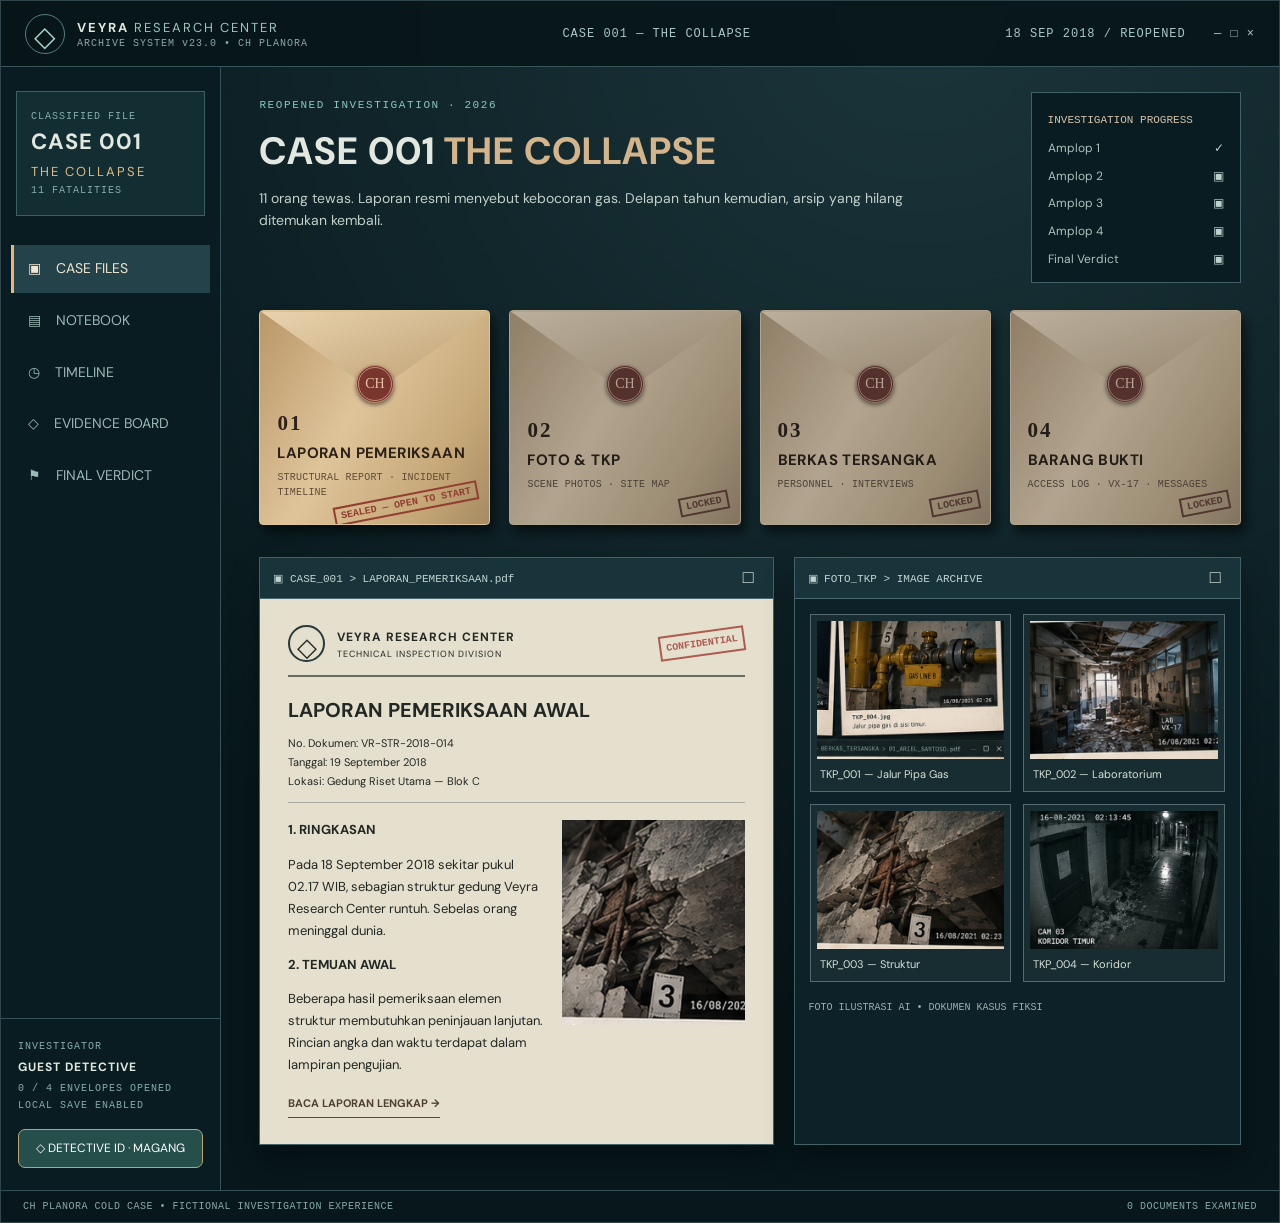
==== index.html @ beac4609 "Fix signed investigation report button blocked by stale phone verification flag" ====
<!doctype html>
<html lang="id">
<head>
  <meta charset="utf-8">
  <meta name="viewport" content="width=device-width,initial-scale=1">
  <meta name="theme-color" content="#08191d">
  <title>Planora Cold Case — The Collapse</title>
  <link rel="stylesheet" href="style.css?v=158">
</head>
<body>
  <div class="app">
    <header class="top">
      <div class="identity">
        <div class="symbol">◇</div>
        <div>
          <b>VEYRA <span>RESEARCH CENTER</span></b>
          <small>ARCHIVE SYSTEM v23.0 • CH PLANORA</small>
        </div>
      </div>
      <div class="topcenter">CASE 001 — THE COLLAPSE</div>
      <div class="topright">
        18 SEP 2018 / REOPENED <span class="dots">─ □ ×</span>
      </div>
    </header>

    <div class="layout">
      <aside class="side">
        <div class="casebadge">
          <small>CLASSIFIED FILE</small>
          <b>CASE 001</b>
          <span>THE COLLAPSE</span>
          <small>11 FATALITIES</small>
        </div>
        <nav>
          <button class="nav active" data-view="desk">▣ <span>CASE FILES</span></button>
          <button class="nav" data-view="notebook">▤ <span>NOTEBOOK</span></button>
          <button class="nav" data-view="timeline">◷ <span>TIMELINE</span></button>
          <button class="nav" data-view="board">◇ <span>EVIDENCE BOARD</span></button>
          <button class="nav" data-view="verdict">⚑ <span>FINAL VERDICT</span></button>
        </nav>
        <div class="sidebottom">
          <small>INVESTIGATOR</small>
          <b>GUEST DETECTIVE</b>
          <small id="openedCount">1 / 4 ENVELOPES OPENED</small>
          <small>LOCAL SAVE ENABLED</small>
          <button type="button" id="pddProfileButton" style="margin-top:12px;padding:9px 11px;background:#244f4b;color:#fff;border:1px solid #bba56d;border-radius:7px;cursor:pointer;width:100%;font-size:12px">◇ DETECTIVE ID · MAGANG</button>
        </div>
      </aside>

      <main class="content">
        <section id="desk" class="view active">
          <div class="intro">
            <div>
              <span class="overline">REOPENED INVESTIGATION · 2026</span>
              <h1>CASE 001 <span>THE COLLAPSE</span></h1>
              <p>11 orang tewas. Laporan resmi menyebut kebocoran gas. Delapan tahun kemudian, arsip yang hilang ditemukan kembali.</p>
            </div>
            <div class="progresscard">
              <small>INVESTIGATION PROGRESS</small>
              <div id="progressRows"></div>
            </div>
          </div>

          <div class="envelopes" id="envelopes"></div>

          <div class="below">
            <div class="paper-preview">
              <div class="windowbar">
                ▣ CASE_001 &gt; LAPORAN_PEMERIKSAAN.pdf
                <button onclick="openDocument('initial')">□</button>
              </div>
              <div class="report-preview">
                <div class="letterhead">
                  <div class="sealmini">◇</div>
                  <div>
                    <b>VEYRA RESEARCH CENTER</b>
                    <small>TECHNICAL INSPECTION DIVISION</small>
                  </div>
                  <span class="redstamp">CONFIDENTIAL</span>
                </div>
                <h2>LAPORAN PEMERIKSAAN AWAL</h2>
                <div class="reportmeta">
                  No. Dokumen: VR-STR-2018-014<br>
                  Tanggal: 19 September 2018<br>
                  Lokasi: Gedung Riset Utama — Blok C
                </div>
                <div class="reportbody">
                  <div>
                    <b>1. RINGKASAN</b>
                    <p>Pada 18 September 2018 sekitar pukul 02.17 WIB, sebagian struktur gedung Veyra Research Center runtuh. Sebelas orang meninggal dunia.</p>
                    <b>2. TEMUAN AWAL</b>
                    <p>Retakan kolom C7 pernah dilaporkan. Sensor getaran aktif empat menit sebelum alarm gas.</p>
                    <button class="paperlink" onclick="openDocument('initial')">BACA LAPORAN LENGKAP →</button>
                  </div>
                  <img src="assets/tkp-struktur.jpg" alt="Ilustrasi AI kerusakan struktur kolom">
                </div>
              </div>
            </div>

            <div class="photos-preview">
              <div class="windowbar">
                ▣ FOTO_TKP &gt; IMAGE ARCHIVE
                <button onclick="openEnvelope(1)">□</button>
              </div>
              <div class="thumbgrid" id="thumbgrid"></div>
              <div class="windowfoot">FOTO ILUSTRASI AI • DOKUMEN KASUS FIKSI</div>
            </div>
          </div>
        </section>

        <section id="notebook" class="view panel">
          <span class="overline">INVESTIGATOR / PERSONAL RECORD</span>
          <h2>Catatan Detektif</h2>
          <p>Catat fakta, dugaan, dan bukti yang belum terjawab. Catatan tersimpan otomatis pada perangkat ini.</p>
          <textarea id="notes" placeholder="FAKTA YANG TERKONFIRMASI:

HIPOTESIS:

PERTANYAAN LANJUTAN:"></textarea>
          <div class="smallnote" id="saveState">Perubahan disimpan otomatis.</div>
        </section>

        <section id="timeline" class="view panel">
          <span class="overline">CHRONOLOGY / VERIFIED RECORDS</span>
          <h2>Timeline Kejadian</h2>
          <div id="timelineItems"></div>
        </section>

        <section id="board" class="view panel">
          <span class="overline">CASE CONNECTIONS</span>
          <h2>Evidence Board</h2>
          <p>Hubungkan temuan untuk membangun hipotesis. Ingat: urutan kejadian tidak otomatis membuktikan penyebabnya.</p>
          <div class="boardcards" id="boardcards"></div>
        </section>

        <section id="verdict" class="view panel">
          <span class="overline">CLASSIFIED / FINAL ACCESS</span>
          <h2>Final Verdict</h2>
          <p>Putusan akhir baru dapat diajukan setelah empat amplop dibuka dan bukti utama ditelaah.</p>
          <div id="verdictArea"></div>
        </section>
      </main>
    </div>

    <footer>
      CH PLANORA COLD CASE • FICTIONAL INVESTIGATION EXPERIENCE
      <span id="status">SYSTEM ONLINE</span>
    </footer>
  </div>

  <div id="modal" class="modal" aria-hidden="true">
    <div class="modalwindow" role="dialog" aria-modal="true" aria-labelledby="modalTitle">
      <div class="windowbar">
        <span id="modalPath">C:\\VEYRA\\CASE_001</span>
        <button class="close" onclick="closeModal()" aria-label="Tutup">×</button>
      </div>
      <div id="modalBody"></div>
    </div>
  </div>

  <script src="app.js?v=81"></script>
  <script src="investigation-flow.js?v=171"></script>
  <script src="case-evidence-v92.js?v=93"></script>
  <script src="planora-amplop04-arsip-v94.js?v=167"></script>
  <script src="case-review.js?v=134"></script>
  <script src="annotations-v92.js?v=158"></script>
  <script src="device-phone-ui.js?v=136"></script>

<script>
/* v141 — match report portraits to the eight existing Veyra personnel */
(function(){
 const ids=['collapse','manipulation','collaboration'];
 const oldOpen=window.openInvestigationPaper140;
 if(typeof oldOpen!=='function')return;
 window.openInvestigationPaper140=function(){
  oldOpen();
  ids.forEach(id=>{
   const box=document.getElementById('photo_'+id);
   const picker=box?.parentElement?.querySelector('input[type=file]');
   if(picker)picker.remove();
   const select=document.getElementById('person_'+id);
   if(!select)return;
   const draw=()=>{
    const person=select.value;
    if(!box)return;
    if(!person){box.textContent='PILIH PERSONEL';return}
    const src='Planora_Cold_Case_Portraits/'+person+'.jpg';
    box.innerHTML='<img alt="Foto personel '+person+'" src="'+src+'">';
   };
   select.addEventListener('change',draw);
   draw();
  });
 };
 const originalSubmit=window.paperSubmitReport;
 window.paperSubmitReport=function(){
  const fields=ids.map(id=>document.getElementById('person_'+id)?.value||'');
  if(fields.every(Boolean)){
   ids.forEach((id,i)=>{
    const photo=document.getElementById('photo_'+id);
    const selected=fields[i];
    const img=photo?.querySelector('img');
    if(img)img.alt='Foto '+selected;
   });
  }
  originalSubmit();
 };
})();
</script>
<style>
/* v159: audit queue register presented as structured forensic log */
.audit-register159{font-family:Arial,sans-serif!important;color:#1b3331!important}
.audit-register159 .letterhead{background:#fffefa;border:1px solid #c6c8bd;border-bottom:0;border-radius:8px 8px 0 0;padding:15px 18px;margin-bottom:0!important}.audit-register159 h2{background:#fffefa;border:1px solid #c6c8bd!important;border-top:0!important;border-radius:0 0 8px 8px;padding:12px 18px 18px!important;margin:0 0 16px!important;box-shadow:0 3px 10px #0000000b}.audit-register159 .letterhead+.audit-register159 h2{margin-top:0!important}
.audit-register159 h2{font-size:clamp(20px,3vw,26px)!important;letter-spacing:.015em!important;border-bottom:2px solid #2e514a;padding-bottom:15px;margin-bottom:14px!important}
.audit-register159 .meta{background:#edf0e9;border:1px solid #cbd3c9;border-left:4px solid #2c6256;padding:13px 16px!important;font:12px/1.8 Arial,sans-serif!important;margin:15px 0 22px!important}
.audit-register159 .audit-source159{background:#f6f4ec;border:1px solid #c6c8bd;padding:14px 17px;margin:12px 0 24px;border-radius:7px}
.audit-register159 .audit-source159 h3{font-size:11px!important;letter-spacing:.13em;color:#48695f;margin:0 0 7px!important}
.audit-register159 .audit-source159 p{font:12px/1.75 ui-monospace,Consolas,monospace!important;margin:0!important;overflow-wrap:anywhere}
.audit-register159 .audit-entry159{display:grid;grid-template-columns:150px minmax(0,1fr);border:1px solid #c9cec4;border-left:4px solid #557e70;background:#fffefa;margin:9px 0;border-radius:6px;overflow:hidden}
.audit-register159 .audit-entry159 h3{background:#e8eee8;margin:0!important;padding:14px 12px;font:700 12px/1.6 ui-monospace,Consolas,monospace!important;color:#204b42;border-right:1px solid #c9cec4}
.audit-register159 .audit-entry159 p{padding:12px 16px;margin:0!important;font:12px/1.8 ui-monospace,Consolas,monospace!important;overflow-wrap:anywhere;white-space:normal}
.audit-register159 .audit-entry159:nth-of-type(even){border-left-color:#b59a5d}
@media(max-width:600px){.audit-register159 .audit-entry159{grid-template-columns:1fr}.audit-register159 .audit-entry159 h3{border-right:0;border-bottom:1px solid #c9cec4;padding:9px 12px}.audit-register159 .audit-entry159 p{padding:11px 12px}}
</style>
<script>
(function(){
 function enhanceAudit(){
   const body=document.getElementById('modalBody');
   const paper=body?.querySelector('.modalcontent');
   if(!paper||paper.classList.contains('audit-register159')||!paper.querySelector('h2')?.textContent?.includes('REGISTER ANTRIAN TUGAS AUDIT'))return;
   paper.classList.add('audit-register159');
   const headings=Array.from(paper.querySelectorAll(':scope > h3'));
   headings.forEach(h=>{
     const next=h.nextElementSibling;
     if(!next||next.tagName!=='P')return;
     const block=document.createElement('section');
     block.className=/SUMBER/i.test(h.textContent)?'audit-source159':'audit-entry159';
     h.before(block);block.append(h,next);
   });
 }
 const obs=new MutationObserver(()=>requestAnimationFrame(enhanceAudit));
 document.addEventListener('DOMContentLoaded',()=>{
   const body=document.getElementById('modalBody');
   if(body)obs.observe(body,{childList:true});
   enhanceAudit();
 });
})();
</script>
</body>
  
<style>
/* THE COLLAPSE — LAPORAN PENYELIDIKAN */
#investigationPaper {
  background: #f8f5eb;
  color: #172826;
  border: 1px solid #bcb7aa;
  padding: clamp(18px, 4vw, 38px);
  font-family: Arial, sans-serif;
  font-size: 13px;
  line-height: 1.65;
  max-width: 900px;
  margin: 0 auto;
  box-sizing: border-box;
}

#investigationPaper * {
  box-sizing: border-box;
}

.paperHeader {
  display: flex;
  justify-content: space-between;
  gap: 15px;
  padding-bottom: 14px;
  border-bottom: 2px solid #28504d;
  font-size: 10px;
  line-height: 1.5;
}

.paperHeaderRight {
  text-align: right;
}

.paperEyebrow {
  color: #68706a;
  font-size: 10px;
  margin-top: 16px;
}

#investigationPaper h2 {
  font-size: 21px;
  color: #142c29;
  margin: 12px 0 5px;
  letter-spacing: 0.2px;
}

#investigationPaper h3 {
  color: #172826;
  font-size: 14px;
  margin: 0 0 14px;
}

.paperRule {
  border: 0;
  border-top: 1px solid #bcb7aa;
  margin: 24px 0;
}

.paperMeta {
  display: grid;
  grid-template-columns: 1fr 1fr;
  gap: 14px;
  margin: 20px 0;
}

#investigationPaper label {
  display: block;
  font-weight: 600;
  font-size: 12px;
  margin: 10px 0 5px;
  color: #263b36;
}

#investigationPaper input,
#investigationPaper select,
#investigationPaper textarea {
  width: 100%;
  border: 1px solid #bcb7aa;
  background: #fffefa;
  color: #172826;
  border-radius: 0;
  padding: 10px;
  font: 13px Arial, sans-serif;
}

#investigationPaper textarea {
  resize: vertical;
  min-height: 78px;
}

.paperSuspect {
  border-top: 1px solid #bcb7aa;
  padding: 23px 0;
}

.paperSuspectGrid {
  display: grid;
  grid-template-columns: 115px minmax(0, 1fr);
  gap: 18px;
  align-items: start;
}

.paperPhoto {
  width: 115px;
  height: 145px;
  border: 1px solid #bcb7aa;
  background: #eae7de;
  display: flex;
  justify-content: center;
  align-items: center;
  overflow: hidden;
  text-align: center;
  color: #69716b;
  font-size: 11px;
}

.paperPhoto img {
  width: 100%;
  height: 100%;
  object-fit: cover;
}

.paperPhotoInput {
  font-size: 10px !important;
  padding: 5px !important;
  margin-top: 8px;
}

.paperSignature {
  display: block;
  width: 100%;
  height: 140px;
  border: 1px solid #bcb7aa;
  background: #fffefa;
  touch-action: none;
  cursor: crosshair;
}

.paperActions {
  display: flex;
  flex-wrap: wrap;
  gap: 10px;
  margin-top: 15px;
}

.paperActions button,
#openInvestigationPaper {
  border: 0;
  padding: 12px 18px;
  cursor: pointer;
  font-size: 12px;
}

.paperSubmit {
  background: #234d49;
  color: white;
}

.paperClear {
  background: #e5e0d5;
  color: #172826;
}

.paperFeedback {
  font-size: 12px;
  margin-top: 14px;
  font-weight: 600;
}

.paperInvitation {
  margin: 24px 0;
  padding: 26px 20px;
  text-align: center;
  border: 1px solid #bcb7aa;
  background: #f8f5eb;
  color: #172826;
}

.paperInvitation h3 {
  font-size: 18px;
  margin: 0 0 12px;
}

.paperInvitation p {
  max-width: 560px;
  margin: 0 auto 18px;
  line-height: 1.7;
}

.paperInvitation button {
  background: #234d49;
  color: white;
  padding: 13px 20px;
  border: 0;
  cursor: pointer;
}

@media (max-width: 550px) {
  .paperMeta {
    grid-template-columns: 1fr;
  }

  .paperSuspectGrid {
    grid-template-columns: 90px minmax(0, 1fr);
    gap: 10px;
  }

  .paperPhoto {
    width: 90px;
    height: 115px;
  }

  #investigationPaper h2 {
    font-size: 18px;
  }
}
</style>

<script>
(function () {
  "use strict";

  const REPORT_KEY = "planora_case001_report_v140";
  const PDD_KEY="planora_detective_profile_v1";
  function pddRead(){try{return JSON.parse(localStorage.getItem(PDD_KEY)||"{}")}catch(e){return {}}}
  function pddWrite(value){localStorage.setItem(PDD_KEY,JSON.stringify(value));pddRefresh()}
  function pddRank(profile){return profile.case001Solved?"JUNIOR DETECTIVE":"INTERN INVESTIGATOR"}
  function pddRefresh(){
    const profile=pddRead(),button=document.getElementById("pddProfileButton");
    if(button)button.textContent="◇ DETECTIVE ID · "+(profile.case001Solved?"JUNIOR":"MAGANG");
    const side=document.querySelector(".sidebottom b");
    if(side)side.textContent=profile.name||"DETEKTIF MAGANG";
  }
  function pddOpen(promoted=false){
    document.getElementById("pddModal")?.remove();
    const profile=pddRead(),overlay=document.createElement("div");
    overlay.id="pddModal";overlay.style.cssText="position:fixed;inset:0;z-index:2147483647;background:#061411ed;display:flex;align-items:center;justify-content:center;padding:16px";
    const card=document.createElement("section");
    card.style.cssText="background:#173b35;color:#fff;border:2px solid #d8bc79;border-radius:18px;padding:25px;width:min(420px,100%);box-shadow:0 20px 70px #0008;font:14px/1.6 Arial,sans-serif";
    card.innerHTML='<div style="color:#d8bc79;font-size:12px;letter-spacing:.12em">PLANORA DETECTIVE DIVISION</div><div style="font-size:10px;color:#b8ccc4">FICTIONAL GAME PROFILE · NOT AN OFFICIAL ID</div><hr style="border:0;border-top:1px solid #738b77;margin:18px 0">'+
      (promoted?'<div style="text-align:center;color:#e7ca84;font-size:19px;font-weight:bold;margin-bottom:12px">✦ PROMOTED! ✦</div>':'')+
      '<div style="text-align:center;font-size:42px;color:#d8bc79">⬡</div><div style="text-align:center;font-size:11px;color:#b8ccc4">DETECTIVE NAME</div>'+
      '<input id="pddName" maxlength="55" placeholder="Nama detektif" style="box-sizing:border-box;width:100%;margin:8px 0 15px;padding:12px;background:#f8f8f1;border:0;border-radius:6px;color:#183c34;font-size:16px;text-align:center">'+
      '<div style="text-align:center;color:#e7ca84;font-weight:bold;font-size:18px">'+pddRank(profile)+'</div>'+
      '<div style="text-align:center;margin:12px 0">CASES SOLVED · '+(profile.case001Solved?'01':'00')+'</div>'+
      (profile.case001Solved?'<div style="text-align:center;color:#d8bc79">🏅 THE COLLAPSE · CASE 001 BADGE</div>':'<div style="text-align:center;color:#b8ccc4">Selesaikan CASE 001 untuk naik pangkat.</div>')+
      '<div style="font-size:10px;color:#b8ccc4;text-align:center;margin:18px 0">Progres tersimpan di browser ini. Sinkronisasi antar-game belum tersedia.</div>'+
      '<button id="pddSave" style="width:100%;background:#d8bc79;color:#173b35;border:0;border-radius:6px;padding:12px;cursor:pointer;font-weight:bold">SIMPAN PROFIL</button>'+
      '<button id="pddClose" style="width:100%;background:transparent;color:#fff;border:0;padding:12px;cursor:pointer">TUTUP</button>';
    overlay.appendChild(card);document.body.appendChild(overlay);
    const input=card.querySelector("#pddName");input.value=profile.name||"";
    card.querySelector("#pddSave").onclick=()=>{const name=input.value.trim();if(!name){input.focus();return}pddWrite({...pddRead(),name});const reportName=document.getElementById("paperInvestigator");if(reportName)reportName.value=name;overlay.remove()};
    card.querySelector("#pddClose").onclick=()=>overlay.remove();
    overlay.addEventListener("click",e=>{if(e.target===overlay)overlay.remove()});
  }
  function pddPromote(name){
    const profile=pddRead(),wasSolved=!!profile.case001Solved;
    pddWrite({...profile,name:profile.name||name||"Detektif",case001Solved:true});
    if(!wasSolved)pddOpen(true);
  }
  document.addEventListener("DOMContentLoaded",()=>{
    pddRefresh();
    document.getElementById("pddProfileButton")?.addEventListener("click",()=>pddOpen());
    const profile=pddRead();
    if(!profile.name)setTimeout(()=>pddOpen(),600);
  });


  const CASE_ROLES = [
    {
      id: "collapse",
      title: "TERSANGKA I — KERUNTUHAN GEDUNG"
    },
    {
      id: "manipulation",
      title: "TERSANGKA II — MANIPULASI DATA VX-17"
    },
    {
      id: "collaboration",
      title: "TERSANGKA III — KERJA SAMA MENUTUPI MANIPULASI"
    }
  ];

  const PEOPLE = [
    ["adrian", "Dr. Adrian Putra"],
    ["nadia", "Nadia Santoso"],
    ["raka", "Raka Wijaya"],
    ["dimas", "Dimas Arga"],
    ["siska", "Siska Arum"],
    ["maya", "Dr. Maya Kirana"],
    ["farhan", "Farhan Mahendra"],
    ["elena", "Elena Prameswari"]
  ];

  let signatureUsed = false;
  let signatureCanvas = null;
  let reportPhotos = {};

  function escapeHTML(value) {
    return String(value || "").replace(
      /[&<>"']/g,
      c => ({
        "&": "&amp;",
        "<": "&lt;",
        ">": "&gt;",
        '"': "&quot;",
        "'": "&#39;"
      })[c]
    );
  }

  function readReport() {
    try {
      return JSON.parse(
        localStorage.getItem(REPORT_KEY) || "{}"
      );
    } catch (error) {
      return {};
    }
  }

  function phoneWasOpened() {
    return localStorage.getItem("cc_phone91") === "open";
  }

  function reportAvailable() {
    return (
      typeof state !== "undefined" &&
      state.unlocked >= 4 &&
      !!state.verdict &&
      phoneWasOpened()
    );
  }

  function personOptions(selected) {
    return (
      '<option value="">— PILIH NAMA PERSONEL —</option>' +
      PEOPLE.map(person => {
        const isSelected =
          person[0] === selected ? " selected" : "";

        return (
          '<option value="' + person[0] + '"' +
          isSelected + ">" +
          escapeHTML(person[1]) +
          "</option>"
        );
      }).join("")
    );
  }

  function suspectSection(role, index, data) {
    const id = role.id;

    return `
      <section class="paperSuspect">
        <h3>${index + 1}. ${role.title}</h3>

        <div class="paperSuspectGrid">
          <div>
            <div class="paperPhoto" id="photo_${id}">
              FOTO PERSONEL
            </div>

          </div>

          <div>
            <label for="person_${id}">
              Nama tersangka
            </label>

            <select
              id="person_${id}"
              onchange="paperPersonChanged('${id}')"
            >
              ${personOptions(data[id + "Person"])}
            </select>

            <label for="evidence_${id}">
              Bukti pendukung
            </label>

            <textarea
              id="evidence_${id}"
              placeholder="Cantumkan nama berkas, nomor dokumen, log, atau rekaman yang mendukung..."
            >${escapeHTML(data[id + "Evidence"])}</textarea>
          </div>
        </div>

        <label for="explanation_${id}">
          Penjelasan singkat keterlibatan
        </label>

        <textarea
          id="explanation_${id}"
          placeholder="Jelaskan alasan tersangka dikaitkan dengan perkara berdasarkan bukti..."
        >${escapeHTML(data[id + "Explanation"])}</textarea>
      </section>
    `;
  }

  window.paperPersonChanged = function (id) {
    const selected = document.getElementById("person_" + id)?.value;
    const box = document.getElementById("photo_" + id);
    if (!box) return;
    if (!selected) { box.textContent = "PILIH PERSONEL"; return; }
    const person = PEOPLE.find(p => p[0] === selected);
    const img = document.createElement("img");
    img.src = "Planora_Cold_Case_Portraits/" + selected + ".jpg";
    img.alt = "Potret " + (person ? person[1] : selected);
    img.onerror = function () { box.textContent = "FOTO TIDAK TERSEDIA"; };
    box.replaceChildren(img);
  };

  window.paperUploadPhoto = function (id, input) {
    const file = input.files && input.files[0];

    if (!file) return;

    if (!file.type.startsWith("image/")) {
      alert("Pilih berkas gambar.");
      return;
    }

    const reader = new FileReader();

    reader.onload = function () {
      const image = new Image();

      image.onload = function () {
        const canvas = document.createElement("canvas");

        canvas.width = 300;
        canvas.height = 375;

        const ctx = canvas.getContext("2d");

        ctx.fillStyle = "#f2efe7";
        ctx.fillRect(0, 0, 300, 375);

        const scale = Math.max(
          300 / image.width,
          375 / image.height
        );

        const width = image.width * scale;
        const height = image.height * scale;

        ctx.drawImage(
          image,
          (300 - width) / 2,
          (375 - height) / 2,
          width,
          height
        );

        reportPhotos[id] =
          canvas.toDataURL("image/jpeg", 0.68);

        window.paperPersonChanged(id);
      };

      image.src = reader.result;
    };

    reader.readAsDataURL(file);
  };

  function setupSignature() {
    signatureCanvas =
      document.getElementById("paperSignature");

    if (!signatureCanvas) return;

    const ctx = signatureCanvas.getContext("2d");

    ctx.strokeStyle = "#203b37";
    ctx.lineWidth = 2.5;
    ctx.lineCap = "round";
    ctx.lineJoin = "round";

    let drawing = false;

    function getPoint(event) {
      const rect = signatureCanvas.getBoundingClientRect();

      return {
        x: (event.clientX - rect.left) *
          signatureCanvas.width / rect.width,
        y: (event.clientY - rect.top) *
          signatureCanvas.height / rect.height
      };
    }

    signatureCanvas.addEventListener(
      "pointerdown",
      event => {
        drawing = true;
        signatureUsed = true;

        signatureCanvas.setPointerCapture(
          event.pointerId
        );

        const p = getPoint(event);

        ctx.beginPath();
        ctx.moveTo(p.x, p.y);
      }
    );

    signatureCanvas.addEventListener(
      "pointermove",
      event => {
        if (!drawing) return;

        const p = getPoint(event);

        ctx.lineTo(p.x, p.y);
        ctx.stroke();
      }
    );

    signatureCanvas.addEventListener(
      "pointerup",
      () => drawing = false
    );

    signatureCanvas.addEventListener(
      "pointercancel",
      () => drawing = false
    );
  }

  window.paperClearSignature = function () {
    if (!signatureCanvas) return;

    const ctx = signatureCanvas.getContext("2d");

    ctx.clearRect(
      0,
      0,
      signatureCanvas.width,
      signatureCanvas.height
    );

    signatureUsed = false;
    const draft=readReport();
    delete draft.signature;
    try{localStorage.setItem(REPORT_KEY,JSON.stringify(draft))}catch(e){}
  };

  window.openInvestigationPaper140 = function () {
    // The report is the next step after opening Final Verdict.
    // Do not silently block its button because an older phone flag is missing.
    if (typeof state === "undefined" || state.unlocked < 4) {
      alert("Buka keempat amplop terlebih dahulu.");
      return;
    }

    const data = readReport();

    reportPhotos = data.photos || {};
    signatureUsed = false;

    const sections = CASE_ROLES.map(
      (role, index) => suspectSection(role, index, data)
    ).join("");

    const content = `
      <div id="investigationPaper">

        <div class="paperHeader">
          <div>
            VEYRA RESEARCH CENTER<br>
            DIVISI INVESTIGASI KHUSUS
          </div>

          <div class="paperHeaderRight">
            VRC/INV/001/2026<br>
            CASE 001 — THE COLLAPSE
          </div>
        </div>

        <p class="paperEyebrow">
          BERKAS PENUTUPAN PERKARA · DOKUMEN RAHASIA
        </p>

        <h2>LAPORAN HASIL PENYELIDIKAN</h2>

        <p>
          Penyusunan kesimpulan atas tiga perkara
          berdasarkan pemeriksaan dokumen,
          keterangan saksi, dan barang bukti digital.
        </p>

        <div class="paperMeta">
          <div>
            <label for="paperInvestigator">
              Nama penyidik
            </label>

            <input
              id="paperInvestigator"
              placeholder="Masukkan nama detektif"
              value="${escapeHTML(data.investigator)}"
            >
          </div>

          <div>
            <label>Nomor dokumen</label>

            <input
              value="VRC/INV/001/2026"
              readonly
            >
          </div>
        </div>

        ${sections}

        <section class="paperSuspect">
          <h3>4. PENGESAHAN PENYIDIK</h3>

          <p>
            Dengan ini saya menyatakan bahwa laporan
            disusun berdasarkan barang bukti yang
            tersedia dan hasil analisis penyelidikan.
          </p>

          <label>Tanda tangan penyidik</label>

          <canvas
            id="paperSignature"
            class="paperSignature"
            width="700"
            height="140"
          ></canvas>

          <div class="paperActions">
            <button
              class="paperClear"
              type="button"
              onclick="paperClearSignature()"
            >
              HAPUS TANDA TANGAN
            </button>

            <button
              class="paperSubmit"
              type="button"
              onclick="paperSubmitReport()"
            >
              SERAHKAN LAPORAN PENYELIDIKAN
            </button>
          </div>

          <p
            class="paperFeedback"
            id="paperFeedback"
            role="status"
          ></p>
        </section>
      </div>
    `;

    show("LAPORAN_PENYELIDIKAN", content);

    CASE_ROLES.forEach(role => {
      window.paperPersonChanged(role.id);
    });

    setupSignature();
    /* v150: autosave draft on every input and preserve signature */
    const paper=document.getElementById("investigationPaper");
    const status=document.createElement("p");
    status.id="paperAutoSave150";
    status.style.cssText="font-size:11px;color:#49665c;margin:10px 0";
    status.textContent="Draf tersimpan otomatis di perangkat ini.";
    paper.querySelector(".paperMeta")?.before(status);
    const saveDraft=()=>{
      const existing=readReport();
      const draft={...existing,investigator:document.getElementById("paperInvestigator")?.value||""};
      CASE_ROLES.forEach(role=>{
        const id=role.id;
        draft[id+"Person"]=document.getElementById("person_"+id)?.value||"";
        draft[id+"Evidence"]=document.getElementById("evidence_"+id)?.value||"";
        draft[id+"Explanation"]=document.getElementById("explanation_"+id)?.value||"";
      });
      if(signatureCanvas&&signatureUsed)draft.signature=signatureCanvas.toDataURL("image/png");
      try{
        localStorage.setItem(REPORT_KEY,JSON.stringify(draft));
        status.textContent="Draf tersimpan otomatis · "+new Date().toLocaleTimeString("id-ID",{hour:"2-digit",minute:"2-digit"});
      }catch(e){status.textContent="Penyimpanan penuh. Salin jawaban sebelum menutup halaman.";}
    };
    paper.addEventListener("input",saveDraft);
    paper.addEventListener("change",saveDraft);
    signatureCanvas?.addEventListener("pointerup",saveDraft);
    window.paperSaveDraft150=saveDraft;
    if(data.signature){
      const img=new Image();
      img.onload=()=>{if(!document.getElementById("paperSignature"))return;signatureCanvas.getContext("2d").drawImage(img,0,0,signatureCanvas.width,signatureCanvas.height);signatureUsed=true};
      img.src=data.signature;
    }
  };

  window.paperSubmitReport = function () {
    const feedback =
      document.getElementById("paperFeedback");

    const data = {
      investigator:
        document.getElementById("paperInvestigator")
          .value.trim()
    };

    for (const role of CASE_ROLES) {
      const id = role.id;

      data[id + "Person"] =
        document.getElementById("person_" + id).value;

      data[id + "Evidence"] =
        document.getElementById("evidence_" + id)
          .value.trim();

      data[id + "Explanation"] =
        document.getElementById("explanation_" + id)
          .value.trim();
    }

    if (!data.investigator) {
      feedback.textContent =
        "Masukkan nama penyidik terlebih dahulu.";
      return;
    }

    for (let i = 0; i < CASE_ROLES.length; i++) {
      const role = CASE_ROLES[i];
      const id = role.id;
      const number = ["I", "II", "III"][i];
      const missing = !data[id + "Person"] ? "nama tersangka" :
        !data[id + "Evidence"] ? "bukti pendukung" :
        !data[id + "Explanation"] ? "penjelasan singkat" : "";
      if (missing) {
        feedback.textContent = "Tersangka " + number + ": lengkapi " + missing + ".";
        const target = document.getElementById(
          (!data[id + "Person"] ? "person_" : !data[id + "Evidence"] ? "evidence_" : "explanation_") + id
        );
        if (target) { target.focus(); target.scrollIntoView({behavior:"smooth",block:"center"}); }
        return;
      }
    }

    if (!signatureUsed) {
      feedback.textContent =
        "Bubuhkan tanda tangan penyidik dahulu.";
      return;
    }

    data.photos = Object.fromEntries(CASE_ROLES.map(role => [role.id, "Planora_Cold_Case_Portraits/" + data[role.id + "Person"] + ".jpg"]));
    data.signature =
      signatureCanvas.toDataURL("image/png");
    data.submittedAt = new Date().toISOString();

    try {
      localStorage.setItem(
        REPORT_KEY,
        JSON.stringify(data)
      );
    } catch (error) {
      feedback.textContent =
        "Penyimpanan penuh. Gunakan foto berukuran " +
        "lebih kecil, lalu coba lagi.";
      return;
    }

    feedback.textContent = "LAPORAN DITERIMA · HASIL VERIFIKASI TERSEDIA DI BAWAH.";
    renderCaseEvaluation147(data);
  };

  /* v147: evidence-based case evaluation, with explicit limits of automated text review */
  function renderCaseEvaluation147(data) {
    const previous=document.getElementById("caseEvaluation147");
    if(previous)previous.remove();
    const correct={collapse:"adrian",manipulation:"maya",collaboration:"farhan"};
    const clues={
      collapse:"Tinjau peringatan kolom C7, disposisi teknik, dan kewenangan pengambilan keputusan.",
      manipulation:"Bandingkan register mentah VX-17, versi publik, dan jejak pengelolaan arsip.",
      collaboration:"Tinjau komunikasi DEVICE-01, perpindahan berkas, dan perbedaan pemegang kartu dengan pengguna fisik."
    };
    const markers={
      collapse:/c7|kolom|struktur|retak|sensor|teknik|disposisi|peringatan|pemeliharaan|maintenance/i,
      manipulation:/vx.?17|data|mentah|raw|register|audit|revisi|publik|lampiran|klinis/i,
      collaboration:/device|chat|pesan|arsip|akses|kartu|cctv|farhan|maya|audit|komunikasi/i
    };
    const statuses=[];
    const rows=CASE_ROLES.map((role,i)=>{
      const id=role.id, right=data[id+"Person"]===correct[id];
      const evidence=(data[id+"Evidence"]||"")+" "+(data[id+"Explanation"]||"");
      const supported=markers[id].test(evidence);
      const status=!right?"PERLU REVISI":supported?"IDENTITAS SESUAI":"BUKTI PERLU DITINJAU";
      statuses.push({id,right,supported});
      const detail=!right?clues[id] : supported?
        "Identitas sesuai rekonstruksi. Referensi bukti terdeteksi; ketepatan seluruh uraian tetap perlu dinilai penyidik.":
        "Identitas sesuai, tetapi referensi bukti belum cukup spesifik untuk pemeriksaan otomatis. "+clues[id];
      const color=!right?"#9d4335":supported?"#235b4b":"#8a681f";
      return '<section style="border-top:1px solid #bcb7aa;padding:16px 0"><div style="display:flex;gap:12px;justify-content:space-between;align-items:start;flex-wrap:wrap"><strong>'+escapeHTML(role.title)+'</strong><strong style="color:'+color+'">'+status+'</strong></div><p style="margin:8px 0 0">'+escapeHTML(detail)+'</p></section>';
    }).join("");
    const total=statuses.filter(x=>x.right).length;
    const all=total===3;
    const result=document.createElement("section");
    result.id="caseEvaluation147";
    result.style.cssText="margin-top:28px;border-top:2px solid #28504d;padding-top:20px;color:#172826";
    result.innerHTML='<div style="font-size:11px;color:#68706a">VEYRA RESEARCH CENTER · EVALUASI CASE 001</div><h2 style="font-size:19px;margin:8px 0">LEMBAR HASIL VERIFIKASI PENYELIDIKAN</h2><p><strong>Identifikasi sesuai: '+total+' dari 3 perkara.</strong></p>'+rows+'<p style="font-size:12px;color:#59665e">Catatan: sistem mencocokkan identitas dengan kunci cerita dan memeriksa kata kunci relevansi bukti. Sistem tidak dapat membuktikan kebenaran seluruh argumentasi tertulis secara otomatis.</p><p><strong>'+(all?'IDENTIFIKASI KETIGA PERKARA SESUAI.':'BERKAS MEMERLUKAN PENINJAUAN ULANG.')+'</strong></p><button type="button" class="paperClear" id="caseRevise147" style="padding:12px 18px;cursor:pointer">REVISI LAPORAN</button>';
    const oldOverlay=document.getElementById("icrbReviewOverlay148");
    if(oldOverlay)oldOverlay.remove();
    const overlay=document.createElement("div");
    overlay.id="icrbReviewOverlay148";
    overlay.setAttribute("role","dialog");
    overlay.setAttribute("aria-modal","true");
    overlay.setAttribute("aria-label","Hasil peninjauan ICRB");
    overlay.style.cssText="position:fixed;inset:0;z-index:2147483646;background:rgba(5,17,20,.83);display:flex;align-items:center;justify-content:center;padding:16px";
    const paper=document.createElement("div");
    paper.style.cssText="background:#fffdf8;color:#182d2a;width:min(760px,100%);max-height:92vh;overflow:auto;padding:clamp(20px,4vw,40px);box-shadow:0 18px 70px #0008;font:13px/1.65 Arial,sans-serif;border:1px solid #bcb7aa";
    const header=document.createElement("div");
    header.style.cssText="display:flex;justify-content:space-between;align-items:start;gap:12px;border-bottom:2px solid #244f4b;padding-bottom:15px;margin-bottom:18px";
    header.innerHTML='<div><strong style="font-size:12px;letter-spacing:.05em">INDEPENDENT CASE REVIEW BOARD</strong><div style="font-size:10px;color:#62716a">DIVISI VERIFIKASI & PENINJAUAN BUKTI</div></div><div style="font-size:10px;text-align:right">ICRB/CASE-001/REV-01<br>RESTRICTED REVIEW</div>';
    const close=document.createElement("button");
    close.type="button";close.textContent="×";close.setAttribute("aria-label","Tutup hasil peninjauan");
    close.style.cssText="border:1px solid #bcb7aa;background:#fff;padding:3px 10px;font-size:24px;cursor:pointer;color:#203b36";
    close.onclick=()=>overlay.remove();
    header.appendChild(close);
    paper.appendChild(header);
    result.style.cssText="margin:0;color:#172826";
    const oldTitle=result.querySelector("h2");
    if(oldTitle)oldTitle.textContent="LEMBAR HASIL PENINJAUAN PENYELIDIKAN";
    const oldEyebrow=result.firstElementChild;
    if(oldEyebrow)oldEyebrow.textContent="HASIL PEMERIKSAAN BERKAS · CASE 001";
    paper.appendChild(result);
    const footer=document.createElement("div");
    footer.style.cssText="border-top:1px solid #bcb7aa;padding-top:15px;margin-top:20px;display:flex;justify-content:space-between;align-items:center;gap:12px;flex-wrap:wrap";
    footer.innerHTML='<div style="font-size:11px;color:#62716a">DITERBITKAN SECARA DIGITAL OLEH ICRB · DOKUMEN FIKSI</div>';
    const done=document.createElement("button");done.type="button";done.textContent="TUTUP HASIL PENINJAUAN";
    done.style.cssText="background:#244f4b;color:white;border:0;padding:12px 16px;cursor:pointer";
    done.onclick=()=>overlay.remove();footer.appendChild(done);paper.appendChild(footer);
    /* v149: calmer editorial layout with readable case-by-case review */
    overlay.classList.add("icrb-review-overlay");
    paper.classList.add("icrb-review-paper");
    header.classList.add("icrb-review-header");
    result.classList.add("icrb-review-result");
    footer.classList.add("icrb-review-footer");
    const summary=result.querySelector("p");
    if(summary)summary.classList.add("icrb-review-summary");
    const caseRows=Array.from(result.querySelectorAll("section"));
    caseRows.forEach((section,i)=>{
      section.classList.add("icrb-review-case");
      const heading=section.querySelector("div");
      if(heading)heading.classList.add("icrb-review-case-heading");
      const status=heading?.querySelector("strong:last-child");
      if(status)status.classList.add("icrb-review-status");
    });
    const redesign=document.createElement("style");
    redesign.textContent=`
      .icrb-review-overlay{backdrop-filter:blur(5px);animation:icrbFade .25s ease}
      .icrb-review-paper{border-radius:9px!important;width:min(790px,100%)!important;max-height:min(90vh,850px)!important;padding:clamp(22px,4vw,42px)!important;box-shadow:0 24px 90px #0007!important}
      .icrb-review-header{position:relative;align-items:center!important;padding-right:55px!important}
      .icrb-review-header>button{position:absolute;right:0;top:0;border-radius:7px!important;width:38px;height:38px;display:grid;place-items:center;font-size:22px!important}
      .icrb-review-result>h2{font-size:clamp(19px,2.5vw,24px)!important;letter-spacing:-.025em;line-height:1.3;margin:12px 0 19px!important}
      .icrb-review-summary{background:#edf3ef;border-left:4px solid #2e6657;padding:14px 17px;margin:18px 0 22px!important;border-radius:0 7px 7px 0;font-size:14px}
      .icrb-review-case{border:1px solid #dedfd7!important;background:#fff;border-radius:8px;padding:18px 20px!important;margin:11px 0!important}
      .icrb-review-case-heading{align-items:center!important;gap:12px!important}
      .icrb-review-case-heading>strong:first-child{font-size:13px;line-height:1.5;flex:1}
      .icrb-review-status{border-radius:5px;padding:5px 9px;background:#f4f2e9;font-size:10px;letter-spacing:.03em;white-space:nowrap}
      .icrb-review-case>p{font-size:12.5px;line-height:1.7;color:#4b5b55;margin-top:10px!important}
      .icrb-review-result>p:not(.icrb-review-summary){line-height:1.7}
      .icrb-review-result #caseRevise147{border:1px solid #28514b!important;border-radius:5px;background:white!important;color:#244c46!important;font-weight:600}
      .icrb-review-footer{margin-top:24px!important}
      .icrb-review-footer button{border-radius:5px;font-weight:600}
      @keyframes icrbFade{from{opacity:0}to{opacity:1}}
      @media(max-width:600px){.icrb-review-overlay{padding:8px!important;align-items:flex-end!important}.icrb-review-paper{max-height:95dvh!important;border-radius:12px 12px 0 0!important;padding:22px 18px!important}.icrb-review-header{flex-direction:column;align-items:flex-start!important;gap:7px!important}.icrb-review-header>div:nth-child(2){text-align:left!important}.icrb-review-case{padding:15px!important}.icrb-review-case-heading{align-items:flex-start!important;flex-direction:column}.icrb-review-status{white-space:normal}.icrb-review-footer button{width:100%}}
    `;
    paper.appendChild(redesign);
    if(all){
      const resolveButton=document.createElement("button");
      resolveButton.type="button";
      resolveButton.textContent="BUKA BERKAS PENYELESAIAN →";
      resolveButton.style.cssText="background:#244f4b;color:#fff;border:0;border-radius:5px;padding:13px 18px;font-weight:700;cursor:pointer;margin:15px 0 6px;width:100%;letter-spacing:.03em";
      result.querySelector("#caseRevise147")?.before(resolveButton);
      pddPromote(data.investigator);
      resolveButton.addEventListener("click",()=>{
        overlay.remove();
        const old=document.getElementById("caseResolution151");if(old)old.remove();
        const end=document.createElement("div");end.id="caseResolution151";
        end.setAttribute("role","dialog");end.setAttribute("aria-modal","true");
        end.style.cssText="position:fixed;inset:0;z-index:2147483646;background:rgba(4,15,17,.94);display:flex;align-items:center;justify-content:center;padding:15px;animation:icrbFade .5s ease";
        const sheet=document.createElement("article");
        sheet.style.cssText="background:#fbf9f2;color:#1a312c;width:min(750px,100%);max-height:94vh;overflow:auto;padding:clamp(22px,5vw,45px);font:14px/1.75 Arial,sans-serif;border:1px solid #bcb7aa;box-shadow:0 22px 80px #0008";
        const investigator=escapeHTML(data.investigator||"Penyidik");
        const date=new Date(data.submittedAt||Date.now()).toLocaleDateString("id-ID",{day:"numeric",month:"long",year:"numeric"});
        sheet.innerHTML='<div style="display:flex;justify-content:space-between;gap:12px;border-bottom:2px solid #244f4b;padding-bottom:14px;font-size:10px"><div>INDEPENDENT CASE REVIEW BOARD<br>ARSIP PENYELESAIAN PERKARA</div><div style="text-align:right">ICRB/CASE-001/CLOSE<br>CLASSIFIED · FINAL</div></div>'+
        '<div style="text-align:center;padding:34px 0 25px"><div style="font-size:11px;letter-spacing:.25em;color:#50675e">CASE 001 — THE COLLAPSE</div><h1 style="font-size:clamp(28px,6vw,44px);letter-spacing:.06em;margin:12px 0;color:#1e473d">CASE RESOLVED</h1><p style="margin:0;color:#566a61">Ketiga identifikasi sesuai dengan rekonstruksi perkara.</p></div>'+
        '<div style="border-top:1px solid #bcb7aa;padding-top:20px"><h2 style="font-size:18px">BERKAS REKONSTRUKSI AKHIR</h2>'+
        '<p><strong>01 · Keruntuhan Gedung — Adrian.</strong> Peringatan kondisi kolom C7 dan catatan teknik menunjukkan risiko struktur yang tidak ditangani secara memadai. Rekonstruksi mengaitkan tanggung jawab keputusan pada Adrian; penyebab keruntuhan harus dibedakan dari dugaan kebocoran gas dalam laporan awal.</p>'+
        '<p><strong>02 · Manipulasi Data VX-17 — Maya.</strong> Perbedaan antara register mentah dan versi yang dipublikasikan, serta hilangnya lampiran sumber, mengarah pada peran Maya dalam penyembunyian data klinis.</p>'+
        '<p><strong>03 · Upaya Menutupi Manipulasi — Farhan.</strong> Percakapan DEVICE-01 dan jejak akses arsip mengaitkan Farhan dengan upaya menghalangi penelusuran berkas. Identitas pengguna kartu akses tetap harus dibedakan dari pemegang kartunya.</p>'+
        '<p style="font-size:12px;color:#5b6a61;border-top:1px solid #d5d0c3;padding-top:15px">Kesimpulan ini adalah rekonstruksi kasus fiksi, bukan putusan pengadilan. Verifikasi otomatis memastikan identitas, bukan seluruh ketepatan uraian bukti.</p></div>'+
        '<section id="caseCertificate152" style="margin-top:28px;background:#f5f8f4;border:2px solid #28544a;border-radius:18px;padding:clamp(20px,4vw,34px);color:#20473e"><div style="display:flex;justify-content:space-between;gap:10px;align-items:center;border-bottom:1px solid #b5c7bb;padding-bottom:16px"><strong style="font-size:12px;letter-spacing:.12em">PLANORA COLD CASE</strong><span style="font-size:11px">COLLECTOR CARD · 001</span></div><div style="padding:36px 0 24px;text-align:center"><div style="font-size:11px;letter-spacing:.19em;color:#60796c">GAME COMPLETION AWARD</div><h2 style="font:700 clamp(29px,6vw,45px) Georgia,serif;margin:14px 0;color:#20473e">CASE RESOLVED</h2><div style="font-size:22px;font-weight:700;margin:16px 0">'+investigator+'</div><div style="font-size:13px">CASE 001 — THE COLLAPSE</div><div style="margin-top:14px;font-size:13px;font-weight:bold;color:#2d765c">3 / 3 CASES IDENTIFIED</div></div><div style="display:flex;justify-content:space-between;align-items:center;gap:12px;border-top:1px solid #b5c7bb;padding-top:16px"><div style="font:italic 21px Georgia,serif">Nora <span style="font:11px Arial,sans-serif">· Planora</span></div><span style="font-size:10px;text-align:right">'+escapeHTML(date)+'</span></div><p style="font-size:10px;line-height:1.6;color:#587165;margin:18px 0 0;text-align:center">FICTIONAL GAME ACHIEVEMENT · Bukan sertifikat profesi, pendidikan, atau kompetensi.</p></section>'+
        '<p style="text-align:center;font-size:14px;margin:26px 0 18px">Sebelas nyawa hilang. Kebenaran akhirnya mendapat tempat dalam arsip.</p>'+
        '<div style="display:flex;gap:10px;justify-content:center;flex-wrap:wrap"><button type="button" id="casePrint151" style="background:#244f4b;color:white;border:0;padding:12px 20px;cursor:pointer">CETAK / SIMPAN PDF</button><button type="button" id="caseClose151" style="background:#e7e4da;color:#1a312c;border:0;padding:12px 20px;cursor:pointer">KEMBALI KE ARSIP</button></div>';
        end.appendChild(sheet);document.body.appendChild(end);
        const savePng=document.createElement("button");
        savePng.type="button";savePng.textContent="SIMPAN COLLECTOR CARD PNG";
        savePng.style.cssText="background:#a78345;color:white;border:0;padding:12px 20px;cursor:pointer";
        sheet.querySelector("#casePrint151")?.before(savePng);
        savePng.onclick=()=>{
          const canvas=document.createElement("canvas");canvas.width=1080;canvas.height=1350;
          const ctx=canvas.getContext("2d");
          ctx.fillStyle="#f5f8f4";ctx.fillRect(0,0,1080,1350);
          ctx.strokeStyle="#28544a";ctx.lineWidth=12;ctx.strokeRect(35,35,1010,1280);
          ctx.strokeStyle="#b5c7bb";ctx.lineWidth=2;ctx.beginPath();ctx.moveTo(105,250);ctx.lineTo(975,250);ctx.moveTo(105,1050);ctx.lineTo(975,1050);ctx.stroke();
          const center=(value,y,font,color)=>{ctx.textAlign="center";ctx.font=font;ctx.fillStyle=color;ctx.fillText(value,540,y)};
          center("PLANORA COLD CASE",155,"bold 34px Arial","#20473e");
          center("COLLECTOR CARD  ·  001",209,"20px Arial","#64786c");
          center("GAME COMPLETION AWARD",395,"24px Arial","#64786c");
          center("CASE RESOLVED",500,"bold 67px Georgia","#20473e");
          const name=data.investigator||"Penyidik";
          let size=57;ctx.font="bold "+size+"px Georgia";while(size>24&&ctx.measureText(name).width>890){size-=2;ctx.font="bold "+size+"px Georgia"}
          center(name,650,"bold "+size+"px Georgia","#1c433b");
          center("CASE 001 — THE COLLAPSE",735,"bold 31px Arial","#20473e");
          center("3 / 3 CASES IDENTIFIED",818,"bold 29px Arial","#2d765c");
          center("Nora  ·  Planora",1120,"italic 35px Georgia","#20473e");
          center(date+"  ·  GAME ACHIEVEMENT",1172,"20px Arial","#64786c");
          center("FICTIONAL GAME ACHIEVEMENT",1237,"bold 19px Arial","#20473e");
          center("Not a professional, educational or competency certificate.",1270,"17px Arial","#64786c");
          const link=document.createElement("a");link.download="Planora-Cold-Case-Collector-Card.png";link.href=canvas.toDataURL("image/png");link.click();
        };
        sheet.querySelector("#caseClose151").onclick=()=>end.remove();
        sheet.querySelector("#casePrint151").onclick=()=>{
          const win=window.open("","_blank");
          if(!win){alert("Izinkan pop-up untuk mencetak sertifikat.");return}
          const printable=sheet.cloneNode(true);
          printable.querySelectorAll("button").forEach(b=>b.remove());
          win.document.write('<!doctype html><html lang="id"><head><meta charset="utf-8"><title>CASE 001 — Case Resolved</title><style>body{font:14px/1.7 Arial,sans-serif;color:#19332e;padding:30px;max-width:800px;margin:auto}h1,h2{color:#214a3f}article{box-shadow:none!important;border:0!important;max-height:none!important;overflow:visible!important;width:100%!important;padding:0!important}</style></head><body>'+printable.outerHTML+'</body><style>
/* v163: document-style tabular maintenance register */
.maintenance-report{background:#f2ecdf!important;border:1px solid #bcb8a9;padding:clamp(16px,3vw,30px)!important}
.maintenance-report .letterhead{border:0!important;border-bottom:2px solid #677b71!important;border-radius:0!important;background:transparent!important;padding:0 0 14px!important}
.maintenance-report>h2{background:transparent!important;border:0!important;border-bottom:1px solid #aeb4a9!important;border-radius:0!important;padding:16px 0!important;margin:0 0 12px!important;text-align:center;font-size:clamp(19px,3vw,24px)!important}
.maintenance-report>.meta{background:transparent!important;border:0!important;border-bottom:1px solid #aeb4a9!important;padding:8px 0 13px!important;font:11px/1.8 ui-monospace,Consolas,monospace!important}
.maintenance-report .maintenance-section{background:transparent!important;border:0!important;border-radius:0!important;margin:22px 0!important;overflow:visible!important}
.maintenance-report .maintenance-section>h3{background:transparent!important;border:0!important;border-bottom:1px solid #9daea4!important;padding:0 0 9px!important;margin:0 0 12px!important;font-size:13px!important;letter-spacing:.045em}
.maintenance-table163{width:100%;border-collapse:collapse;table-layout:auto;font:11px/1.65 ui-monospace,Consolas,monospace;color:#243a34}
.maintenance-table163 th,.maintenance-table163 td{border:1px solid #b9b7a9;padding:10px 9px;text-align:left;vertical-align:top;overflow-wrap:anywhere}
.maintenance-table163 th{background:#e1dfd5;font-weight:700}
.maintenance-table163 tr:nth-child(even) td{background:#eae7de}
.maintenance-table163 tr:nth-child(odd) td{background:#f7f3e9}
.maintenance-table163 tr:hover td{background:#e4ede5}
@media(max-width:600px){.maintenance-report{padding:12px!important}.maintenance-section{overflow-x:auto!important}.maintenance-table163{font-size:10px;min-width:530px}.maintenance-table163 th,.maintenance-table163 td{padding:8px 7px}.maintenance-report .maintenance-section:not(:has(tr:first-child>th:nth-child(3))) .maintenance-table163{min-width:0}}
</style>
<style>
/* v164: larger legible maintenance reconciliation tables */
.maintenance-report .maintenance-section{background:#f9f7f1!important;border:1px solid #c4c8bf!important;border-radius:8px!important;overflow:hidden!important}
.maintenance-report .maintenance-section>h3{background:#e8eee8!important;padding:13px 16px!important;margin:0!important;border-bottom:1px solid #b4c2b7!important;color:#204a40!important;font-size:14px!important}
.maintenance-report .maintenance-table163{width:100%!important;min-width:0!important;border-collapse:collapse!important;table-layout:auto!important;font:13px/1.7 Arial,sans-serif!important;color:#20352f!important}
.maintenance-report .maintenance-table163 th,.maintenance-report .maintenance-table163 td{border:1px solid #c3c7bf!important;padding:12px 13px!important;text-align:left!important;vertical-align:top!important;overflow-wrap:anywhere!important;white-space:normal!important}
.maintenance-report .maintenance-table163 tr:first-child th{background:#dfe7df!important;font-size:12px!important;text-transform:uppercase!important;letter-spacing:.035em!important}
.maintenance-report .maintenance-table163 tr:nth-child(even) td{background:#fffefa!important}
.maintenance-report .maintenance-table163 tr:nth-child(odd) td{background:#f1f0e9!important}
.maintenance-report .maintenance-table163 tr:not(:first-child) th{background:#e9ede7!important;width:32%!important}
.maintenance-report .maintenance-table163 td{font-weight:400!important}
@media(max-width:680px){.maintenance-report .maintenance-section{overflow-x:auto!important}.maintenance-report .maintenance-table163{min-width:570px!important;font-size:12px!important}.maintenance-report .maintenance-table163 th,.maintenance-report .maintenance-table163 td{padding:10px!important}}
</style>
<style>
/* v168 — distinct archival sheet, like the AR-03 access-log document */
.maintenance-report{background:transparent!important;border:0!important;padding:20px 26px 30px!important;box-shadow:none!important}
.maintenance-report>.backfile{margin:0 0 15px!important}
.maintenance-report .maintenance-sheet168{
  background:#f4efe3!important;
  border:1px solid #b8b3a6!important;
  padding:clamp(19px,3.2vw,34px)!important;
  box-shadow:0 1px 4px #30291a0c!important;
  color:#1c302c!important;
  min-height:700px;
}
.maintenance-report .maintenance-sheet168>.letterhead{
  display:flex!important;
  align-items:center!important;
  border:0!important;
  border-bottom:2px solid #76847b!important;
  padding:0 0 15px!important;
  margin:0!important;
  background:transparent!important;
}
.maintenance-report .maintenance-sheet168>.letterhead b{
  font:700 12px/1.4 Arial,Helvetica,sans-serif!important;
  letter-spacing:.07em!important;
}
.maintenance-report .maintenance-sheet168>.letterhead small{
  margin-top:4px!important;
  font:10px/1.4 Arial,Helvetica,sans-serif!important;
  letter-spacing:.035em!important;
}
.maintenance-report .maintenance-internal168{
  transform:none!important;
  border:0!important;
  color:#263c35!important;
  font:400 13px Arial,Helvetica,sans-serif!important;
  letter-spacing:0!important;
}
.maintenance-report .maintenance-sheet168>h2{
  text-align:center!important;
  border:0!important;
  border-bottom:1px solid #b9b6a9!important;
  background:transparent!important;
  border-radius:0!important;
  padding:20px 0!important;
  margin:0!important;
  font:700 clamp(18px,2.4vw,23px)/1.4 Arial,Helvetica,sans-serif!important;
}
.maintenance-report .maintenance-sheet168>.meta{
  border:0!important;
  border-bottom:1px solid #b9b6a9!important;
  background:transparent!important;
  padding:12px 0!important;
  margin:0 0 24px!important;
  font:12px/1.8 Arial,Helvetica,sans-serif!important;
}
.maintenance-report .maintenance-sheet168 .maintenance-section{
  border:0!important;
  background:transparent!important;
  border-radius:0!important;
  margin:24px 0 26px!important;
  overflow:visible!important;
}
.maintenance-report .maintenance-sheet168 .maintenance-section>h3{
  background:transparent!important;
  border:0!important;
  border-bottom:1px solid #b9b6a9!important;
  color:#233831!important;
  padding:0 0 9px!important;
  margin:0 0 10px!important;
  font:700 15px/1.5 Arial,Helvetica,sans-serif!important;
  letter-spacing:0!important;
}
.maintenance-report .maintenance-sheet168 .maintenance-table163{font:13px/1.55 Arial,Helvetica,sans-serif!important}
.maintenance-report .maintenance-sheet168 .maintenance-table163 th,
.maintenance-report .maintenance-sheet168 .maintenance-table163 td{padding:10px 11px!important}
.maintenance-report .maintenance-sheet168 .maintenance-table163 tr:first-child th,
.maintenance-report .maintenance-sheet168 .maintenance-table163 tr:not(:first-child) th{background:#ded9cb!important}
@media(max-width:650px){
 .maintenance-report{padding:12px!important}
 .maintenance-report .maintenance-sheet168{padding:15px!important}
 .maintenance-report .maintenance-sheet168 .maintenance-section{overflow-x:auto!important}
}
</style>
<style>
/* v169: retire the duplicate legacy final report; keep VX-17 verification separate */
#finalReportForm90{display:none!important}
</style>
</html>');
          win.document.close();win.focus();win.print();
        };
        try{localStorage.setItem("cc_case_resolved151","yes")}catch(e){}
      });
    }
    overlay.appendChild(paper);document.body.appendChild(overlay);
    result.querySelector("#caseRevise147").addEventListener("click",()=>{
      overlay.remove();
      document.getElementById("paperFeedback").textContent="Laporan dapat diperbaiki dan diserahkan kembali.";
      document.getElementById("paperInvestigator")?.scrollIntoView({behavior:"smooth",block:"start"});
    });

  }

  /* Menampilkan undangan laporan setelah HP terbuka */
  const previousShowVerdict140 = window.showVerdict;

  window.showVerdict = function () {
    previousShowVerdict140();

    // Legacy report is superseded by the three-case paper investigation.
    // Hide it regardless of whether the new report has been unlocked.
    const form = document.getElementById("finalReportForm90");
    if (form) form.style.display = "none";

    if (!reportAvailable()) return;

    // Open the existing signed three-case investigation directly.
    // No second report form or invitation step.
    // The final verdict now offers the signed report directly.
    return;

    const invitation = document.createElement("section");

    invitation.id = "paperInvite140";
    invitation.className = "paperInvitation";

    invitation.innerHTML = `
      <h3>SUDAH YAKIN DENGAN KESIMPULANMU?</h3>

      <p>
        Seluruh barang bukti telah tersedia.
        Kini saatnya menentukan pihak yang bertanggung
        jawab atas tiga perkara.

        Setiap tuduhan harus didukung bukti.
      </p>

      <button
        type="button"
        id="openInvestigationPaper"
        onclick="openInvestigationPaper140()"
      >
        BUAT LAPORAN PENYELIDIKAN →
      </button>
    `;

    form.parentNode.insertBefore(
      invitation,
      form
    );
  };

})();
</script>


<script>
/* v142: verification appears only until the correct VX-17 answer is accepted */
(function(){
  const originalShowVerdict=window.showVerdict;
  window.showVerdict=function(){
    originalShowVerdict();
    if(typeof state==='undefined'||!state.verdict)return;
    const field=document.getElementById('finalCode');
    const verification=field?.closest('section');
    if(verification)verification.style.display='none';
  };
  const originalSubmitVerdict=window.submitVerdict;
  window.submitVerdict=function(){
    originalSubmitVerdict();
    if(typeof state==='undefined'||!state.verdict)return;
    const field=document.getElementById('finalCode');
    const verification=field?.closest('section');
    if(verification)verification.style.display='none';
  };
})();
</script>

<style>
/* PLANORA COLD CASE — MAINTENANCE REPORT */

.maintenance-report {
  color: #243c36;
  font-family: Arial, sans-serif;
}

.maintenance-report .letterhead {
  background: #fffdf7;
  border: 1px solid #c9cabe;
  border-bottom: none;
  border-radius: 9px 9px 0 0;
  padding: 16px 20px;
  margin-bottom: 0 !important;
}

.maintenance-report > h2 {
  background: #fffdf7;
  border: 1px solid #c9cabe;
  border-top: none;
  border-radius: 0 0 9px 9px;
  padding: 12px 20px 20px;
  margin: 0 0 18px !important;
  font-size: clamp(19px, 3vw, 25px) !important;
  line-height: 1.4;
}

.maintenance-report > .meta {
  background: #edf2ec;
  border: 1px solid #cbd5cb;
  border-left: 4px solid #35695b;
  padding: 14px 16px;
  font-size: 12px;
  line-height: 1.8;
}

.maintenance-section {
  margin: 22px 0;
  background: #fffefa;
  border: 1px solid #cbd0c6;
  border-radius: 9px;
  overflow: hidden;
}

.maintenance-section > h3 {
  margin: 0 !important;
  padding: 14px 17px;
  background: #e8eee7;
  border-bottom: 1px solid #cbd0c6;
  color: #28584c;
  font-size: 12px !important;
  letter-spacing: .06em;
}

.maintenance-content {
  padding: 8px 16px;
}

.maintenance-row {
  display: grid;
  grid-template-columns: minmax(130px, 30%) minmax(0, 1fr);
  gap: 14px;
  padding: 11px 4px;
  border-bottom: 1px solid #e1e6df;
  font: 12px/1.7 Consolas, monospace;
}

.maintenance-row:last-child {
  border-bottom: none;
}

.maintenance-label {
  color: #456e61;
  font-weight: bold;
  overflow-wrap: anywhere;
}

.maintenance-value {
  color: #263b34;
  overflow-wrap: anywhere;
}

@media (max-width: 550px) {
  .maintenance-row {
    grid-template-columns: 1fr;
    gap: 4px;
  }

  .maintenance-content {
    padding: 8px 12px;
  }
}
</style>

<script>
(function () {
  function improveMaintenanceReport() {
    const paper = document.querySelector(
      "#modalBody .modalcontent"
    );

    if (!paper) return;

    if (paper.classList.contains("maintenance-report")) {
      return;
    }

    const title = paper.querySelector("h2");

    if (
      !title ||
      !title.textContent.includes(
        "LAPORAN REKONSILIASI PEMELIHARAAN"
      )
    ) {
      return;
    }

    paper.classList.add("maintenance-report");

    const headings = paper.querySelectorAll(":scope > h3");

    headings.forEach(heading => {
      const paragraph = heading.nextElementSibling;
      if (!paragraph || paragraph.tagName !== "P") return;
      const section = document.createElement("section");
      section.className = "maintenance-section";
      const lines = paragraph.textContent.split(/\r?\n/).map(x=>x.trim()).filter(Boolean);
      const rows = lines.map(line=>line.split("|").map(x=>x.trim()));
      // Source documents may be serialized with literal backslash-n separators.
      // Keep every field in its own table cell, especially event log columns.
      const table = document.createElement("table");
      table.className = "maintenance-table163";
      const isEvent = /EKSPOR PERISTIWA/i.test(heading.textContent);
      const isMatrix = /MATRIKS OTORISASI/i.test(heading.textContent);
      if(isEvent || isMatrix){
        rows.forEach((cells,i)=>{
          const tr=document.createElement("tr");
          cells.forEach(value=>{
            const cell=document.createElement(i===0?"th":"td");
            cell.textContent=value;
            tr.appendChild(cell);
          });
          table.appendChild(tr);
        });
      } else {
        rows.forEach(cells=>{
          const tr=document.createElement("tr");
          const label=document.createElement("th");
          label.textContent=cells[0]||"";
          const value=document.createElement("td");
          value.textContent=cells.slice(1).join(" | ");
          tr.append(label,value);table.appendChild(tr);
        });
      }
      heading.before(section);
      section.append(heading,table);
      paragraph.remove();
    });
    // Build a separate sheet of archival paper inside the modal,
    // while keeping the Back button and annotation toolbar outside it.
    const sheet=document.createElement("article");
    sheet.className="maintenance-sheet168";
    const back=paper.querySelector(":scope > .backfile");
    const contents=Array.from(paper.children).filter(el=>el!==back);
    if(contents.length){
      contents[0].before(sheet);
      contents.forEach(el=>sheet.appendChild(el));
      const letterhead=sheet.querySelector(".letterhead");
      if(letterhead){
        const label=letterhead.querySelector("b");
        if(label)label.textContent="VEYRA RESEARCH CENTER / FACILITY OPERATIONS";
        const sub=letterhead.querySelector("small");
        if(sub)sub.textContent="LAPORAN OPERASIONAL · SALINAN ARSIP";
        const stamp=letterhead.querySelector(".redstamp");
        if(stamp){stamp.textContent="INTERNAL";stamp.classList.add("maintenance-internal168")}
        const icon=letterhead.querySelector(".sealmini");
        if(icon)icon.remove();
      }
    }
  }

  document.addEventListener("DOMContentLoaded", () => {
    const modalBody = document.getElementById("modalBody");

    if (!modalBody) return;

    const observer = new MutationObserver(() => {
      requestAnimationFrame(improveMaintenanceReport);
    });

    observer.observe(modalBody, {
      childList: true
    });

    improveMaintenanceReport();
  });
})();
</script>
<style>
/* v166 — maintenance report matches archive access-log document style */
.maintenance-report{
  background:#f3eddf!important;
  border:1px solid #bcb8a9!important;
  border-radius:0!important;
  box-shadow:none!important;
  color:#1e302b!important;
  font-family:Arial,Helvetica,sans-serif!important;
}
.maintenance-report .letterhead{
  background:transparent!important;
  border:0!important;
  border-bottom:2px solid #758078!important;
  border-radius:0!important;
  padding:8px 0 18px!important;
  margin-bottom:0!important;
}
.maintenance-report>h2{
  background:transparent!important;
  border:0!important;
  border-bottom:1px solid #b8b6aa!important;
  border-radius:0!important;
  padding:22px 0 20px!important;
  margin:0!important;
  text-align:center!important;
  font:700 clamp(19px,2.6vw,24px)/1.35 Arial,Helvetica,sans-serif!important;
  color:#192e2b!important;
}
.maintenance-report>.meta{
  background:transparent!important;
  border:0!important;
  border-bottom:1px solid #b8b6aa!important;
  padding:12px 0!important;
  margin:0 0 26px!important;
  font:12px/1.8 Arial,Helvetica,sans-serif!important;
  color:#263b36!important;
}
.maintenance-report .maintenance-section{
  margin:22px 0 26px!important;
  background:transparent!important;
  border:0!important;
  border-radius:0!important;
  overflow:visible!important;
}
.maintenance-report .maintenance-section>h3{
  margin:0 0 10px!important;
  padding:0 0 10px!important;
  border:0!important;
  border-bottom:1px solid #b7b5a9!important;
  background:transparent!important;
  color:#203b33!important;
  font:700 15px/1.45 Arial,Helvetica,sans-serif!important;
  letter-spacing:0!important;
}
.maintenance-report .maintenance-table163{
  width:100%!important;
  min-width:0!important;
  border-collapse:collapse!important;
  table-layout:auto!important;
  font:14px/1.55 Arial,Helvetica,sans-serif!important;
  color:#22332f!important;
}
.maintenance-report .maintenance-table163 th,
.maintenance-report .maintenance-table163 td{
  border:1px solid #bcb7a9!important;
  padding:11px 12px!important;
  text-align:left!important;
  vertical-align:middle!important;
  overflow-wrap:break-word!important;
  white-space:normal!important;
}
.maintenance-report .maintenance-table163 tr:first-child th,
.maintenance-report .maintenance-table163 tr:not(:first-child) th{
  background:#dfd9cb!important;
  color:#20342e!important;
  font:700 13px/1.45 Arial,Helvetica,sans-serif!important;
  letter-spacing:0!important;
}
.maintenance-report .maintenance-table163 tr:nth-child(even) td{background:#f1ede4!important}
.maintenance-report .maintenance-table163 tr:nth-child(odd) td{background:#faf7f0!important}
.maintenance-report .maintenance-table163 tr:hover td{background:#e9ece3!important}
.maintenance-report .maintenance-section:nth-of-type(2) .maintenance-table163 td:first-child,
.maintenance-report .maintenance-section:nth-of-type(2) .maintenance-table163 td:nth-child(2){
  font-family:Consolas,"Courier New",monospace!important;
  font-size:12px!important;
}
@media(max-width:680px){
  .maintenance-report{padding:14px!important}
  .maintenance-report .maintenance-section{overflow-x:auto!important}
  .maintenance-report .maintenance-table163{min-width:540px!important;font-size:12px!important}
  .maintenance-report .maintenance-table163 th,
  .maintenance-report .maintenance-table163 td{padding:9px!important}
  .maintenance-report .maintenance-section:first-of-type .maintenance-table163,
  .maintenance-report .maintenance-section:nth-of-type(3) .maintenance-table163,
  .maintenance-report .maintenance-section:nth-of-type(4) .maintenance-table163{min-width:0!important}
}
</style>
</html>
---- style.css ----
@import url('https://fonts.googleapis.com/css2?family=DM+Sans:wght@400;500;600;700;800&display=swap');
:root{--bg:#08191d;--panel:#10262b;--panel2:#142f35;--line:#355259;--cream:#e8dcc4;--muted:#a7b8b4;--gold:#d8b179;--red:#a94e43;--green:#83d3b8}*{box-sizing:border-box}body{margin:0;background:#061014;color:#e2e8df;font:15px/1.55 'DM Sans',Arial,sans-serif}button,input,textarea{font:inherit}button{cursor:pointer}button:focus-visible,input:focus-visible,textarea:focus-visible{outline:2px solid #e1bb7c;outline-offset:3px}.app{min-height:100vh;max-width:1700px;margin:auto;background:radial-gradient(circle at 72% 0%,#1b353b,#07171b 68%);border:1px solid #30464b;box-shadow:0 0 60px #0008}.top{height:66px;border-bottom:1px solid #36545a;display:flex;align-items:center;justify-content:space-between;gap:20px;padding:0 24px;background:#071519e8}.identity{display:flex;align-items:center;gap:12px;min-width:240px}.symbol{border:1px solid #537f80;border-radius:50%;font-size:28px;width:40px;height:40px;display:grid;place-items:center;color:#a5d6ca}.identity b{display:block;font-size:13px;letter-spacing:2px}.identity b span{font-weight:400;color:#9ac7c1}.identity small{display:block;color:#8aa9a9;font:10px monospace;letter-spacing:1px}.topcenter,.topright{font:12px monospace;letter-spacing:1px;color:#a9c7c5}.dots{margin-left:20px;color:#b0c5c1}.layout{display:grid;grid-template-columns:220px minmax(0,1fr);min-height:calc(100vh - 106px)}.side{border-right:1px solid #365157;background:#091c21;display:flex;flex-direction:column}.casebadge{margin:24px 15px;padding:19px 14px;border:1px solid #3b6063;background:#122e33;display:flex;flex-direction:column;gap:3px}.casebadge small,.sidebottom small{font:10px monospace;letter-spacing:1px;color:#87aca9}.casebadge b{font-size:22px;letter-spacing:1px}.casebadge span{color:#e0bc83;font-size:13px;letter-spacing:2px}.side nav{padding:5px 10px;display:grid;gap:4px}.nav{background:transparent;border:0;color:#9bb9b5;text-align:left;padding:13px 14px;border-left:3px solid transparent;display:flex;gap:15px;align-items:center;font-size:14px}.nav:hover,.nav.active{color:#f1e5d0;background:#234249;border-left-color:#e4b876}.sidebottom{margin-top:auto;padding:22px 17px;border-top:1px solid #365157;display:flex;flex-direction:column;gap:6px}.sidebottom b{font-size:12px;letter-spacing:1px}.content{padding:25px clamp(16px,3vw,42px) 45px;min-width:0}.view{display:none}.view.active{display:block}.intro{display:flex;justify-content:space-between;gap:22px;align-items:start}.intro>div:first-child{max-width:720px}.overline{font:11px monospace;letter-spacing:1.6px;color:#86c9bd}.intro h1{font-size:clamp(23px,3vw,38px);letter-spacing:1px;margin:7px 0}.intro h1 span{color:#d4b58b}.intro p{margin:0;color:#c2d0c9;font-size:14px;max-width:700px}.progresscard{width:210px;flex-shrink:0;border:1px solid #42626a;padding:14px 16px;background:#091c21}.progresscard>small{font:11px monospace;color:#d4c2a7}.prow{display:flex;justify-content:space-between;margin-top:9px;font-size:12px;color:#aac3bb}.prow em{font-style:normal;color:#b9d2cc}.envelopes{display:grid;grid-template-columns:repeat(4,minmax(0,1fr));gap:19px;margin:27px 0 32px}.envelope{position:relative;min-height:215px;text-align:left;padding:83px 17px 20px;border:1px solid #ddc59a;border-radius:4px;background:linear-gradient(120deg,#b99768,#dfc49a 43%,#c5a777 78%,#a58b62);box-shadow:5px 8px 12px #0008;overflow:hidden;color:#2e2218;transition:transform .2s,filter .2s}.envelope:hover{transform:translateY(-6px);filter:brightness(1.08)}.envelope:before{content:'';position:absolute;inset:0 0 auto;height:90px;background:linear-gradient(160deg,#e9d3ae,#b99a6d);clip-path:polygon(0 0,100% 0,50% 90%);filter:drop-shadow(0 2px 3px #000)}.envelope .wax{position:absolute;top:54px;left:calc(50% - 19px);width:38px;height:38px;border-radius:50%;background:#79362e;color:#e8c1a4;border:3px double #c28e72;display:grid;place-items:center;font:14px Georgia,serif;z-index:2;box-shadow:0 2px 4px #0008}.envelope .num{display:block;font:700 21px Georgia,serif;letter-spacing:2px;margin-top:12px}.envelope strong{display:block;font-size:15px;letter-spacing:.4px;line-height:1.35;margin:7px 0}.envelope .sub{display:block;font:10px/1.5 monospace;color:#624d38;letter-spacing:.2px}.envelope .tag{position:absolute;right:10px;bottom:11px;border:2px solid #923e32;color:#923e32;font:700 10px monospace;padding:2px 5px;transform:rotate(-11deg)}.envelope.locked{filter:saturate(.62) brightness(.83)}.envelope.locked:hover{filter:saturate(.75)}.envelope.locked .tag{color:#713d32;border-color:#713d32}.below{display:grid;grid-template-columns:1.15fr 1fr;gap:20px}.paper-preview,.photos-preview{background:#0d2228;border:1px solid #426169;min-width:0;box-shadow:0 14px 28px #0005}.windowbar{background:#19333a;border-bottom:1px solid #4a6870;color:#c1d4d0;padding:10px 13px;font:11px monospace;display:flex;justify-content:space-between;align-items:center;gap:10px}.windowbar button{background:transparent;color:#d9e6dc;border:0;font-size:18px;line-height:1}.report-preview{background:#e5dfce;color:#222823;padding:26px 28px;min-height:360px}.letterhead{display:flex;align-items:center;gap:12px;border-bottom:2px solid #686b62;padding-bottom:13px}.sealmini{border:2px solid #283a3a;border-radius:50%;height:37px;width:37px;display:grid;place-items:center;font-size:26px}.letterhead b{font-size:12px;letter-spacing:1px}.letterhead small{display:block;font-size:9px;letter-spacing:1px}.redstamp{margin-left:auto;border:2px solid #ae5c50;color:#ae5c50;transform:rotate(-8deg);font:700 10px monospace;padding:5px}.report-preview h2{font-size:20px;margin:18px 0 8px}.reportmeta{font-size:11px;line-height:1.7;border-bottom:1px solid #aaa99d;padding-bottom:12px}.reportbody{display:grid;grid-template-columns:1.4fr 1fr;gap:18px;padding-top:17px;font-size:13px}.reportbody p{line-height:1.7}.reportbody img{width:100%;height:205px;object-fit:cover;filter:saturate(.6)}.paperlink{border:0;border-bottom:1px solid #594c3b;background:transparent;color:#51402e;padding:5px 0;font-size:11px;font-weight:700}.thumbgrid{padding:15px;display:grid;grid-template-columns:repeat(2,minmax(0,1fr));gap:12px}.thumb{border:1px solid #536b70;background:#172d32;padding:6px;color:#d8e0d6;text-align:left}.thumb img{display:block;width:100%;height:138px;object-fit:cover}.thumb span{display:block;font-size:11px;padding:7px 3px 2px}.windowfoot{padding:5px 14px 15px;font:10px monospace;color:#92b3ac}.panel{border:1px solid #395b60;background:#10262b;padding:28px;max-width:1100px}.panel h2{font-size:30px;margin:8px 0}.panel p{color:#c6d3ce;max-width:850px}.panel textarea{display:block;width:100%;min-height:440px;resize:vertical;background:#e9e3d3;color:#222;padding:22px;border:0;font-size:16px;line-height:1.8;margin-top:20px}.smallnote{margin-top:10px;color:#98c3b5;font-size:12px}.tline{border-left:2px solid #b99562;margin-left:9px;padding:0 0 26px 22px;position:relative}.tline:before{content:'';position:absolute;left:-7px;top:0;width:12px;height:12px;border-radius:50%;background:#d9b278}.tline b{color:#e4c48c}.tline p{margin:5px 0}.boardcards{display:grid;grid-template-columns:repeat(3,1fr);gap:15px;margin-top:22px}.boardcard{padding:20px;background:#e3d8bf;color:#2c2b26;transform:rotate(-1deg);box-shadow:3px 7px 12px #0005}.boardcard:nth-child(even){transform:rotate(1.5deg)}.boardcard b{display:block;margin-bottom:8px}.boardcard p{color:#4a473e;font-size:13px}.modal{position:fixed;inset:0;background:#000c;display:none;align-items:center;justify-content:center;padding:18px;z-index:20}.modal.open{display:flex}.modalwindow{width:min(980px,100%);max-height:94vh;overflow:auto;background:#e5dfcc;color:#252a26;border:1px solid #70908b;box-shadow:0 24px 90px #000}.modalwindow>.windowbar{position:sticky;top:0;z-index:2}.modalcontent{padding:25px 32px 34px}.modalcontent h2{font-size:27px;margin:10px 0 16px}.modalcontent p{font-size:15px;line-height:1.85}.modalcontent h3{margin:22px 0 6px;font-size:17px}.modalcontent .meta{border-top:1px solid #aaa796;border-bottom:1px solid #aaa796;padding:12px 0;font-size:13px;line-height:1.7}.modalcontent .callout{background:#d3c7ae;border-left:4px solid #a45e49;padding:14px;margin:18px 0;line-height:1.7}.modalcontent .docimg{max-width:100%;max-height:450px;object-fit:contain;display:block;margin:18px auto;border:8px solid #f4f0e5;box-shadow:0 6px 20px #0003}.modalcontent .photohero{width:100%;max-height:520px;object-fit:contain;background:#13262b}.modalcontent .portrait{float:right;width:170px;height:190px;object-fit:cover;margin:0 0 15px 22px;border:8px solid #f4f0e5}.modalcontent .question{margin-top:20px;background:#d8cdb5;padding:20px;border:1px solid #b5a584}.modalcontent input{padding:12px;border:1px solid #7d7b70;background:#f8f5ea;max-width:100%;width:300px;font-size:17px;letter-spacing:2px;text-transform:uppercase}.primary{background:#244e4d;color:#fff;border:0;padding:12px 18px;margin:10px 0 0}.primary:hover{background:#376967}.secondary{background:transparent;border:1px solid #686d62;color:#303f39;padding:10px 13px;margin:10px 8px 0 0}.feedback{min-height:20px;font-weight:600}.suspectgrid{display:grid;grid-template-columns:repeat(5,minmax(0,1fr));gap:10px;margin-top:15px}.suspectcard{border:1px solid #b8a98b;background:#d9ccb0;text-align:left;padding:8px;color:#2d2b27}.suspectcard img{width:100%;height:155px;object-fit:cover;display:block;filter:saturate(.7)}.suspectcard b{display:block;margin-top:7px;font-size:12px}.suspectcard small{font-size:10px}.gallery{display:grid;grid-template-columns:repeat(2,minmax(0,1fr));gap:12px}.gallery button{border:1px solid #b8ad9a;background:#f0e7d3;padding:8px;text-align:left;color:#2d2d2a}.gallery img{width:100%;height:190px;object-fit:cover}.gallery span{display:block;font-size:12px}.lockednote{color:#9d5948}.doclist{display:grid;grid-template-columns:repeat(2,minmax(0,1fr));gap:12px}.docbutton{padding:17px;text-align:left;border:1px solid #a89b81;background:#d8cbb2;color:#302e29}.docbutton b{display:block}.docbutton small{color:#665947}.mono{font-family:monospace}.answerrow{display:flex;flex-wrap:wrap;gap:10px;align-items:center}.hintbtn{border:0;background:transparent;text-decoration:underline;color:#6d4739;padding:10px 0}.hinttext{font-size:13px;color:#6d4a37}.small{font-size:12px;color:#68645b}footer{padding:10px 22px;border-top:1px solid #365157;font:10px monospace;letter-spacing:.5px;color:#88a9a6;display:flex;justify-content:space-between}@media(max-width:1100px){.envelopes{grid-template-columns:repeat(2,minmax(0,1fr))}.envelope{min-height:200px}.below{grid-template-columns:1fr}.progresscard{width:180px}}@media(max-width:720px){.top{padding:0 12px}.topcenter,.topright{display:none}.layout{grid-template-columns:1fr}.side{border-right:0}.casebadge{margin:12px;padding:10px;display:none}.side nav{display:flex;overflow-x:auto;padding:6px}.nav{flex:0 0 auto;font-size:12px;padding:11px}.sidebottom{display:none}.content{padding:18px 13px}.intro{flex-direction:column}.progresscard{width:100%}.envelopes{gap:12px;margin:18px 0}.envelope{padding:78px 12px 17px;min-height:194px}.envelope strong{font-size:13px}.envelope .tag{font-size:8px}.report-preview{padding:18px}.reportbody{grid-template-columns:1fr}.reportbody img{height:170px}.modalcontent{padding:20px}.suspectgrid{grid-template-columns:repeat(2,minmax(0,1fr))}.gallery{grid-template-columns:1fr}.boardcards{grid-template-columns:1fr}.doclist{grid-template-columns:1fr}footer{font-size:9px}.thumb img{height:105px}}

/* Investigation board v2.1 */
.clearedstrike{display:block;color:#c13e3e;font-weight:800;letter-spacing:.09em;border-top:3px solid #c13e3e;transform:rotate(-5deg);margin:-7px 0 7px;position:relative;z-index:2;text-shadow:0 1px 2px #fff}.suspectcard select{background:#f5f0e5;color:#25363a;border:1px solid #a1a6a2;border-radius:4px;min-height:38px}.suspectcard select:focus{outline:2px solid #bd7b3a}

/* Raw forensic datasets */
.rawtable{border-collapse:collapse;width:100%;min-width:560px;font-size:12px;font-family:ui-monospace,SFMono-Regular,Consolas,monospace;background:#f6f1e8;color:#1d3033}.rawtable th,.rawtable td{border:1px solid #c9c5b9;padding:8px 10px;text-align:left;white-space:nowrap}.rawtable th{background:#dcd7ca;position:sticky;top:0}.rawtable tbody tr:nth-child(even){background:#eee9dd}.rawtable tbody tr:hover{background:#e2ddc5}

.backfile{display:inline-flex;align-items:center;gap:6px;margin:0 0 17px;padding:8px 12px;border:1px solid #b7ae9e;border-radius:5px;background:#eee7d9;color:#283b3b;font-size:12px;font-weight:700;letter-spacing:.03em}.backfile:hover{background:#e1d4bf}

.case-review{margin:24px 0 8px;padding:20px;border:1px solid #b8aa8b;border-radius:8px;background:#eae2d3;color:#233338}.case-review h3{margin:0 0 8px}.case-review label{display:block;font-size:12px;font-weight:800;letter-spacing:.05em;margin:13px 0 5px}.case-review select,.case-review input,.case-review textarea{display:block;width:100%;border:1px solid #a7a093;border-radius:5px;background:#fffdf7;color:#233338;padding:11px;font:inherit}.case-review textarea{min-height:100px;resize:vertical}.case-review button{margin-top:13px}.case-review .feedback{color:#295b48;font-weight:700}

/* Case 001: forensic visual and chapter handoff */
.next-seal-review{padding:20px;margin:24px 0 10px;background:#e9e0d0;color:#283638;border:1px dashed #9a8367;border-radius:6px}.next-seal-review h3{margin-top:0}.clock-comparison{margin:22px 0;padding:15px;border:1px solid #a6a094;background:#e8e2d5;color:#202c2d}.cctv-monitor{background:#0d181a;color:#e7f1ed;border:8px solid #303d3c;box-shadow:0 8px 20px #0003;position:relative;min-height:240px;overflow:hidden;font-family:monospace}.cctv-top{font-size:12px;padding:12px;color:#e9e9e4}.cctv-scene{height:145px;position:relative;background:repeating-linear-gradient(90deg,#344344 0 45px,#293738 45px 48px);filter:grayscale(1)}.cctv-door{position:absolute;left:43%;top:10px;width:110px;height:134px;border:5px solid #89928c;background:#172123;color:#aab7b2;text-align:center;padding-top:30px;font-size:12px;letter-spacing:2px}.cctv-floor{position:absolute;bottom:0;width:100%;height:18px;background:#64716d;opacity:.4}.cctv-stamp{position:absolute;bottom:7px;right:9px;font-size:15px;color:#fff;text-shadow:0 1px 4px #000}.clock-device{margin:14px 0;background:#283535;color:#c9f7d8;border:7px solid #697573;border-radius:8px;text-align:center;padding:16px;font-family:monospace}.clock-label{font-size:12px;color:#d4ded8}.digital-clock{font-size:clamp(28px,6vw,52px);font-weight:700;letter-spacing:4px;text-shadow:0 0 8px #76f8a5}.clock-device small{display:block;color:#c9d4cd}

/* Portrait suspect selection inside Case Review */
.choose-suspect{display:flex;width:100%;justify-content:space-between;align-items:center;background:#fffaf0;color:#273536;border:1px solid #a69a87;border-radius:6px;padding:14px 16px;font-weight:700;text-align:left}.suspect-picker-overlay{position:fixed;z-index:10000;inset:0;background:#061315cc;display:flex;align-items:center;justify-content:center;padding:20px}.suspect-picker-panel{width:min(880px,100%);max-height:88vh;overflow:auto;background:#e9e1d0;color:#243232;border:2px solid #b8a98c;padding:20px;border-radius:8px;box-shadow:0 20px 60px #0009}.picker-head{display:flex;align-items:center;justify-content:space-between;gap:12px}.picker-head h3{margin:0}.picker-head button{background:#263b3d;color:white;border:0;border-radius:5px;padding:9px 13px}.picker-grid{display:grid;grid-template-columns:repeat(4,minmax(0,1fr));gap:12px}.picker-person{background:#f5eedf;color:#263334;border:1px solid #bfb19a;border-radius:5px;padding:8px;text-align:left;min-width:0}.picker-person img{display:block;width:100%;aspect-ratio:3/4;object-fit:cover;object-position:center top;margin-bottom:7px}.picker-person b,.picker-person small{display:block;font-size:12px;line-height:1.3}.picker-person small{font-size:10px;color:#626a66;margin-top:4px}.picker-person:hover,.picker-person:focus-visible{outline:2px solid #a4533c}@media(max-width:600px){.picker-grid{grid-template-columns:repeat(2,minmax(0,1fr))}.suspect-picker-panel{padding:13px}}

.investigation-question{font-size:16px;line-height:1.7;font-weight:600;color:#202e30;padding:12px 0}.next-seal-review label{display:block;font-size:12px;font-weight:800;letter-spacing:.05em;margin:16px 0 8px}.next-seal-review .answerrow{display:flex;gap:10px;flex-wrap:wrap}.next-seal-review .answerrow input{flex:1;min-width:170px;background:#fffdf6;color:#233;border:1px solid #aa9d8b;border-radius:5px;padding:12px}.next-seal-review .feedback{color:#a34336;font-weight:700}

.forensic-plot{background:#f2eddf;border:1px solid #c1b6a3;padding:14px;margin:20px 0;color:#283635}.forensic-plot svg{width:100%;height:auto;background:#fcfaf3}.forensic-plot svg text{fill:#354343}.rawdata-scroll{overflow-x:auto;margin:16px 0}.case-review select[hidden]{display:none!important}

.wo-register{margin-top:22px}.wo-notice{padding:12px;background:#e0d3ba;border-left:4px solid #945d48;color:#26383a;display:flex;flex-wrap:wrap;gap:10px;justify-content:space-between}.wo-table{min-width:920px;font-size:12px}.wo-table td{vertical-align:top}.wo-signature{font-style:italic;white-space:nowrap}.wo-status{font-weight:700;font-size:11px;white-space:nowrap}.wo-reject{color:#a13b33!important}.wo-object{color:#9b6b26!important}.wo-sign-grid{display:grid;grid-template-columns:repeat(2,minmax(0,1fr));gap:14px;margin:20px 0}.wo-sign-grid>div{border:1px solid #b9ae99;background:#f4eddd;padding:16px;min-width:0}.wo-sign-grid small,.wo-sign-grid span,.wo-sign-grid b{display:block;font-size:11px}.wo-ink{display:block;font:italic 23px Georgia,serif;border-bottom:1px solid #948a7a;padding:12px 0;color:#283e5c}.wo-sign-grid b{margin-top:10px}@media(max-width:600px){.wo-sign-grid{grid-template-columns:1fr}}

.wo-scribble{display:block;width:135px;max-width:100%;height:49px;transform:rotate(-4deg);filter:contrast(.9)}.wo-ink .wo-scribble{width:165px;height:63px}.wo-table td:has(.wo-scribble){min-width:135px}

.forensic-table{min-width:640px;font-size:12px}.forensic-table th{white-space:nowrap}.forensic-plot .graph-legend{display:flex;gap:20px;justify-content:center;flex-wrap:wrap;font-weight:700;font-size:13px;padding:10px}.forensic-plot svg{touch-action:pan-y}

/* Newspaper clipping / archival print */
.news-clipping{background:#f0e5ce;color:#2d2922;border:1px solid #c5b89e;padding:clamp(16px,4vw,38px);box-shadow:inset 0 0 65px rgba(106,76,38,.08);font-family:Georgia,'Times New Roman',serif;line-height:1.65}
.news-clipping .news-edition{display:flex;justify-content:space-between;gap:12px;flex-wrap:wrap;font:10px/1.4 monospace;letter-spacing:1px}
.news-clipping .news-rule{border-top:1px solid #524838;margin:10px 0}
.news-clipping .news-rule.heavy{border-top:4px double #524838}
.news-clipping .news-masthead h1{font:bold clamp(25px,5vw,47px)/1.05 Georgia,serif;text-align:center;letter-spacing:-1px;margin:15px 0 5px;color:#2d2922}
.news-clipping .news-masthead p{text-align:center;font:10px monospace;letter-spacing:2px;margin:0 0 12px}
.news-clipping .news-category{font:700 11px monospace;color:#70533b;margin-top:25px}
.news-clipping h2{font:bold clamp(23px,3.5vw,35px)/1.15 Georgia,serif;color:#29241d;margin:12px 0}
.news-clipping .news-deck{font:italic 17px Georgia,serif;color:#684f3b;margin:0 0 14px}
.news-clipping .news-byline{font:11px monospace;border-top:1px solid #b6a88d;border-bottom:1px solid #b6a88d;padding:8px 0;margin-bottom:19px}
.news-clipping .news-columns{columns:2 250px;column-gap:30px;column-rule:1px solid #d2c4aa}
.news-clipping .news-columns p{font:15px/1.7 Georgia,serif;margin:0 0 18px;text-align:justify}
.news-clipping .news-quote{break-inside:avoid;margin:20px 0;padding:13px;border-top:2px solid #6f624d;border-bottom:2px solid #6f624d;font:italic 17px/1.5 Georgia,serif;color:#302820}
.news-clipping .news-quote small{display:block;margin-top:9px;font:11px monospace;color:#685741}
.news-clipping .news-footer{border-top:2px solid #5b5040;display:flex;justify-content:space-between;gap:10px;flex-wrap:wrap;padding-top:9px;margin-top:25px;font:10px monospace;color:#655845}

.clock-service{background:#eee5d2;border:1px solid #c2b49b;padding:clamp(16px,3vw,32px);color:#2e332f}.clock-service-head{display:flex;justify-content:space-between;flex-wrap:wrap;gap:10px;font:11px monospace;letter-spacing:.5px}.clock-service h2{font-size:clamp(20px,3vw,30px);margin:19px 0 7px;color:#283331}.clock-service-sub{font:11px monospace;border-bottom:1px solid #afa38e;padding-bottom:17px}.clock-dual{display:grid;grid-template-columns:repeat(2,minmax(0,1fr));gap:13px;margin:24px 0}.clock-panel{background:#172b2d;color:#d9f2e8;border:3px solid #40595a;border-radius:8px;padding:clamp(12px,2vw,20px);box-shadow:inset 0 0 20px rgba(0,0,0,.3)}.clock-panel-label,.clock-panel-footer{font:10px monospace;letter-spacing:1px;color:#a9c4b8}.clock-digits{font:clamp(20px,4vw,42px)/1.6 monospace;letter-spacing:1px;white-space:nowrap;color:#d9f6e9}.clock-service-note{border-left:3px solid #9a8262;padding:8px 14px;margin-bottom:19px;font-size:13px}.clock-service-note p{margin:5px 0;line-height:1.65}.clock-service-table{min-width:510px;font-size:12px}.clock-signature{display:grid;grid-template-columns:repeat(2,minmax(0,1fr));gap:15px;margin-top:23px}.clock-signature>div{padding:12px;border:1px solid #b7aa94;min-width:0}.clock-signature small,.clock-signature span{display:block;font:10px monospace}.clock-signature strong{display:block;margin:22px 0;font-size:15px}.clock-technician-sign{display:block;width:190px;max-width:100%;height:76px}.clock-archive-note{margin-top:20px;border-top:1px solid #b6aa95;padding-top:10px;font:10px monospace;color:#746853}@media(max-width:540px){.clock-dual,.clock-signature{grid-template-columns:1fr}.clock-digits{font-size:32px}}

/* C7 inspection sheet readability */
.field-inspection{background:#eee6d5;color:#28332f;padding:clamp(18px,3vw,32px);border:1px solid #c5baa5;font-family:Arial,sans-serif}
.field-head{display:flex;align-items:start;justify-content:space-between;flex-wrap:wrap;gap:12px;border-bottom:2px solid #667068;padding-bottom:14px;font:11px/1.6 monospace}
.field-head small{display:block}.field-inspection h2{font-size:26px;line-height:1.2;margin:22px 0 9px}.field-meta{font:12px/1.6 monospace;margin:0 0 24px}
.field-inspection h3{font-size:15px;margin:28px 0 12px;padding-bottom:7px;border-bottom:1px solid #bdb39f}
.field-table{width:100%;border-collapse:collapse;table-layout:auto;font:12px/1.5 monospace;margin:0 0 20px}
.field-table th,.field-table td{border:1px solid #b9ae9b;padding:12px 13px;text-align:left;vertical-align:top;overflow-wrap:anywhere}
.field-table th{background:#ded5c3;font-weight:700}.field-table td{background:#f4eddf}
.field-sketch{background:#e6ddcc;border:1px solid #b9ae9b;padding:20px;display:flex;justify-content:center}.field-sketch svg{width:100%;max-width:390px;height:auto}
.field-sign-row{display:grid;grid-template-columns:repeat(2,minmax(0,1fr));gap:16px;margin-top:28px}
.field-sign-row>div{min-width:0;min-height:125px;border:1px solid #b9ae9b;background:#f4eddf;padding:16px;display:flex;flex-direction:column;align-items:flex-start;gap:8px}
.field-sign-row small,.field-sign-row span{display:block;font:11px/1.5 monospace}.field-sign-row strong{font:700 14px/1.5 monospace;margin:12px 0}
.field-sign-row svg{display:block;width:180px;max-width:100%;height:62px}.field-footer{margin-top:25px;border-top:1px solid #b9ae9b;padding-top:12px;font:10px/1.5 monospace;color:#776b58}
@media(max-width:600px){.field-sign-row{grid-template-columns:1fr}.field-table{font-size:10px}.field-table th,.field-table td{padding:8px}.field-inspection h2{font-size:21px}}

/* Stage 2 deduction workspace */
.contradiction-panel{margin:22px 0;padding:18px;border:1px solid #62736f;background:rgba(17,43,45,.56);border-radius:8px}
.contradiction-panel h3{margin:0 0 10px;font-size:15px;letter-spacing:.05em}
.contradiction-panel p{font-size:13px;line-height:1.6;opacity:.82}
.contradiction-panel label{display:block;margin:14px 0 6px;font-size:11px;letter-spacing:.08em}
.contradiction-panel select,.contradiction-panel textarea{display:block;width:100%;box-sizing:border-box;min-height:42px;padding:10px;border:1px solid #78918a;background:#eae2d2;color:#1c302e;border-radius:4px;font:13px/1.5 inherit}
.contradiction-panel textarea{min-height:110px;resize:vertical}

/* V35 / printed field examination */
.scene-field-report{background:#f3efe5;color:#252b29;padding:clamp(16px,3vw,34px);border:1px solid #bcb6a9;font-family:Arial,sans-serif;font-size:13px;line-height:1.65}
.scene-report-head{display:flex;align-items:center;gap:13px;border-bottom:3px double #626960;padding-bottom:15px}
.scene-report-head strong{display:block;letter-spacing:.1em;font-size:12px}
.scene-report-head small{display:block;font-size:10px;letter-spacing:.06em}
.scene-report-mark{border:2px solid #445951;border-radius:50%;width:38px;height:38px;display:grid;place-items:center;font-size:22px}
.scene-report-copy{margin-left:auto;border:1px solid #9b534c;color:#9b534c;padding:5px 8px;font:10px monospace;transform:rotate(-5deg)}
.scene-field-report h2{text-align:center;font-size:19px;line-height:1.4;margin:24px 0 5px;letter-spacing:.03em}
.scene-report-subtitle{text-align:center;font-size:12px;letter-spacing:.1em;margin-bottom:22px}
.scene-field-report h3{font-size:13px;letter-spacing:.04em;margin:24px 0 8px;border-bottom:1px solid #bcb6a9;padding-bottom:5px}
.scene-field-report p{line-height:1.8}
.scene-report-meta,.scene-report-findings{width:100%;border-collapse:collapse;font-size:12px;margin:12px 0 18px}
.scene-report-meta td,.scene-report-meta th,.scene-report-findings td,.scene-report-findings th{border:1px solid #bcb6a9;padding:9px;text-align:left;vertical-align:top}
.scene-report-meta th,.scene-report-findings th{background:#e1ddcf;font-weight:600}
.scene-report-sign{display:grid;grid-template-columns:1fr 1fr;gap:20px;margin:35px 0 25px;text-align:center;font-size:11px}
.scene-report-sign div{border-top:1px solid #9a978d;padding-top:10px}
.scene-report-sign strong,.scene-report-sign small{display:block;margin-top:12px}
.scene-field-report footer{border-top:2px double #7d8178;padding-top:12px;text-align:center;font-size:10px;color:#696b65}
@media(max-width:600px){.scene-report-meta,.scene-report-findings{font-size:10px}.scene-report-meta td,.scene-report-meta th,.scene-report-findings td,.scene-report-findings th{padding:5px}.scene-report-head{flex-wrap:wrap}.scene-report-copy{margin-left:0}.scene-report-sign{gap:10px}}

.scene-page-content[hidden]{display:none!important}
.scene-page-nav{display:flex;align-items:center;justify-content:space-between;gap:10px;border-top:1px solid #a8a195;margin-top:24px;padding-top:18px;font:11px monospace}
.scene-page-nav button{padding:10px 12px;background:#d9d0bd;color:#263632;border:1px solid #9a9386;cursor:pointer}
.scene-page-nav button:disabled{opacity:.35;cursor:default}
.scene-evidence-plate{background:#d5d1c6;border:1px solid #99978c;padding:14px;margin:12px 0;text-align:center}
.scene-evidence-plate small{display:block;font:10px monospace;margin-top:10px;color:#675f54}
.scene-evidence-door{height:250px;max-width:360px;margin:auto;background:linear-gradient(110deg,#35413e,#1b2929);border:10px solid #6b726c;position:relative;display:flex;align-items:flex-start;justify-content:center;padding-top:40px;box-sizing:border-box;color:#d4d5c9;letter-spacing:4px}
.scene-evidence-door i{position:absolute;right:20px;top:120px;width:56px;height:8px;background:#b5b7ac;border-radius:5px}
.scene-evidence-lock{height:160px;max-width:360px;margin:auto;background:linear-gradient(115deg,#59605b,#252c2a);position:relative;color:#e1e0d3;display:grid;place-items:center;font:11px monospace}
.scene-evidence-lock i{position:absolute;top:45px;left:30%;width:65px;height:75px;border:3px solid #a9aaa0;background:repeating-linear-gradient(160deg,transparent 0 8px,#8b8c82 9px 10px)}
.scene-evidence-shelf{display:grid;grid-template-columns:repeat(2,1fr);gap:8px;max-width:440px;margin:auto;background:#4d5551;padding:12px}
.scene-evidence-shelf span{background:#a38c6d;padding:30px 8px;font:12px monospace;color:#292b28;border:2px solid #665b4c}
.scene-evidence-shelf .empty{background:#343b38;color:#e4ddcd;border:2px dashed #b2a994}

.scene-evidence-photo{display:block;width:100%;max-height:540px;object-fit:contain;background:#222b29;border:1px solid #b3aea3}

.scene-ink-sign{display:block;width:min(175px,100%);height:68px;margin:8px auto 0;filter:drop-shadow(.3px .5px .3px #89949b)}
.scene-report-sign>div{min-width:0}

/* v41 archive ledger print sheet */
.archive-ledger{background:#f2ecdf;color:#29302e;border:1px solid #b9b09d;padding:clamp(12px,3vw,30px);font-family:Arial,sans-serif}
.archive-ledger-head{display:flex;justify-content:space-between;align-items:center;gap:12px;border-bottom:2px double #7d8278;padding-bottom:14px}
.archive-ledger-head b{display:block;font-size:12px;letter-spacing:.08em}
.archive-ledger-head small{display:block;font-size:10px;margin-top:3px}
.archive-ledger-stamp{border:2px solid #a35b51;color:#a35b51;transform:rotate(-6deg);padding:7px 12px;font:11px/1.3 monospace;text-align:center}
.archive-ledger h2{font-size:19px;margin:22px 0;text-align:center}
.archive-ledger-meta{display:flex;justify-content:space-between;gap:12px;flex-wrap:wrap;border-top:1px solid #bbb3a5;border-bottom:1px solid #bbb3a5;padding:10px 0;margin-bottom:18px;font:11px monospace}
.archive-ledger-scroll{overflow-x:auto}
.archive-ledger table{width:100%;min-width:620px;border-collapse:collapse;font:12px/1.6 monospace}
.archive-ledger th,.archive-ledger td{border:1px solid #b4aa99;padding:9px 7px;text-align:left;white-space:nowrap}
.archive-ledger th{background:#dcd6c8;font-weight:bold}
.archive-ledger tbody tr:nth-child(even){background:#eae4d7}
.archive-ledger-foot{display:flex;justify-content:space-between;gap:12px;margin-top:28px;border-top:1px solid #918c7d;padding-top:12px;font:11px monospace}
.archive-ledger-disclaimer{font-size:10px;color:#6e706b;margin-top:25px}

/* v42 CCTV event export */
.camera-export{background:#eee9dc;color:#27322f;border:1px solid #b2aea2;padding:clamp(14px,3vw,30px);font-family:Arial,sans-serif}
.camera-export header{display:flex;align-items:center;justify-content:space-between;gap:12px;border-bottom:2px solid #67726b;padding-bottom:14px;font-size:11px;letter-spacing:.08em}
.camera-export h2{font-size:19px;letter-spacing:.04em;margin:24px 0 14px}
.camera-export-meta,.camera-export-footer{display:flex;gap:12px;justify-content:space-between;flex-wrap:wrap;font:11px monospace;padding:10px 0;border-top:1px solid #b4b4a8;border-bottom:1px solid #b4b4a8}
.camera-export-table{overflow-x:auto;margin:20px 0}
.camera-export table{border-collapse:collapse;width:100%;min-width:610px;font:12px/1.6 monospace}
.camera-export th,.camera-export td{border:1px solid #aaa99d;padding:10px;text-align:left}
.camera-export th{background:#d9d8cd}
.camera-export tbody tr:nth-child(even){background:#e4e2d7}
.camera-frame-link{font:inherit;cursor:pointer;color:#175a63;background:transparent;border:0;text-decoration:underline;padding:0}
.camera-frame-panel{margin-top:22px;border:1px solid #a9aa9f;padding:12px}
.camera-frame-panel[hidden]{display:none!important}
.camera-frame-panel h3{font:13px monospace;margin:0 0 12px}
.camera-frame-panel img{width:100%;max-height:570px;object-fit:contain;background:#101718}
.camera-frame-panel p,.camera-export-note{font:10px monospace;color:#676c65}

/* v43 / AR-03 controller raw event export */
.door-controller-log{background:#eee9dd;color:#26312f;border:1px solid #b5b1a5;padding:clamp(14px,3vw,30px);font-family:Arial,sans-serif}
.door-controller-log header{display:flex;justify-content:space-between;gap:12px;border-bottom:2px solid #64736d;padding-bottom:14px;font-size:11px;letter-spacing:.06em}
.door-controller-log h2{font-size:19px;margin:22px 0 16px}
.door-log-meta,.door-controller-log footer{display:flex;flex-wrap:wrap;justify-content:space-between;gap:12px;padding:10px 0;border-top:1px solid #b2afa2;border-bottom:1px solid #b2afa2;font:11px monospace}
.door-log-scroll{overflow-x:auto;margin:20px 0}
.door-controller-log table{border-collapse:collapse;width:100%;min-width:740px;font:11px/1.6 monospace}
.door-controller-log th,.door-controller-log td{border:1px solid #b4b1a5;padding:8px 9px;text-align:left;white-space:nowrap}
.door-controller-log th{background:#d8d6ca}
.door-controller-log tbody tr:nth-child(even){background:#e5e2d7}
.door-log-note{font:10px monospace;color:#69716c;margin-top:24px}

.bap-sheet{background:#f1ebdf;border:1px solid #b7b0a2;padding:24px;color:#28312e;font:13px/1.65 Arial,sans-serif}.bap-sheet header,.bap-person,.bap-signatures{display:grid;grid-template-columns:1fr 1fr;gap:12px}.bap-sheet h2{text-align:center;font-size:19px}.bap-subtitle{text-align:center;font:11px monospace}.bap-person>div{border:1px solid #b5b1a7;padding:8px;display:grid}.bap-person b,.bap-entry b{font:10px monospace}.bap-sheet h3{border-bottom:1px solid #aaa;padding:10px 0}.bap-entry{border-bottom:1px solid #cbc4b8;padding:10px 0}.bap-answer{margin-left:18px}.bap-signatures{text-align:center;margin:30px 0}.bap-sign-space{height:65px;border-bottom:1px solid #999}.bap-sheet footer{text-align:center;font:10px monospace;border-top:1px solid #aaa;padding-top:15px}

.bap-ink{display:block;width:min(180px,95%);height:62px;margin:0 auto;filter:drop-shadow(.3px .5px .3px #a2a9ad)}.bap-sign-space{display:flex;align-items:end;justify-content:center}

.facility-sheet{background:#f0eadc;color:#263630;padding:clamp(14px,3vw,30px);border:1px solid #b9b2a4;font:13px/1.6 Arial,sans-serif}.facility-sheet header{display:flex;justify-content:space-between;gap:12px;border-bottom:2px solid #66756c;padding-bottom:12px;font:11px monospace}.facility-sheet h2{font-size:20px}.facility-sheet h3{font-size:14px;border-bottom:1px solid #b5b2a7;margin-top:26px}.facility-plan svg{display:block;width:100%;height:auto;border:1px solid #b9b2a4}.facility-table{overflow-x:auto}.facility-table table{border-collapse:collapse;width:100%;min-width:450px;font:12px monospace}.facility-table th,.facility-table td{border:1px solid #b5b2a7;padding:10px;text-align:left}.facility-table th{background:#ded8ca}.facility-note{font-size:12px;color:#5b675f}.facility-sheet footer{border-top:1px solid #aaa;margin-top:30px;padding-top:12px;font:10px monospace}

/* v48 master records register */
.master-register{background:#eee8db;color:#26342e;border:1px solid #b5b0a4;padding:clamp(14px,3vw,30px);font:12px/1.6 Arial,sans-serif}
.master-register header,.master-meta,.master-approval{display:flex;flex-wrap:wrap;justify-content:space-between;gap:12px;border-bottom:1px solid #aaa99d;padding:10px 0;font:11px monospace}
.master-register header{border-bottom:2px solid #5f7069}
.master-register h2{font-size:19px;letter-spacing:.02em;margin:20px 0}
.master-scroll{overflow-x:auto;margin:22px 0}
.master-register table{border-collapse:collapse;width:100%;min-width:830px;font:11px/1.5 monospace}
.master-register th,.master-register td{border:1px solid #aaa99d;padding:9px 8px;text-align:left;white-space:nowrap}
.master-register th{background:#d6d4c8}
.master-register tbody tr:nth-child(even){background:#e5e1d6}
.master-register footer{border-top:2px solid #88928a;text-align:center;padding-top:12px;margin-top:25px;font:10px monospace;color:#657069}

/* v49 time synchronization audit */
.time-compare{background:#eee8dc;color:#283630;border:1px solid #b7b0a4;padding:clamp(14px,3vw,30px);font:12px/1.6 Arial,sans-serif}
.time-compare header,.time-meta,.time-approval{display:flex;justify-content:space-between;flex-wrap:wrap;gap:10px;border-bottom:1px solid #aaa99d;padding:10px 0;font:11px monospace}
.time-compare header{border-bottom:2px solid #586b65}
.time-compare h2{font-size:19px;margin:20px 0}
.time-compare h3{font-size:13px;border-bottom:1px solid #b3afa4;padding-bottom:8px;margin-top:25px}
.time-scroll{overflow-x:auto;margin:12px 0 22px}
.time-compare table{border-collapse:collapse;width:100%;min-width:680px;font:11px/1.5 monospace}
.time-compare th,.time-compare td{border:1px solid #b3b0a4;padding:9px;text-align:left;white-space:nowrap}
.time-compare th{background:#d9d6cb}
.time-compare tbody tr:nth-child(even){background:#e4e0d5}
.time-compare footer{text-align:center;font:10px monospace;color:#6b716a;margin-top:24px}

/* v62: consistent suspect dossier grid */
.suspectgrid{grid-template-columns:repeat(4,minmax(0,1fr));gap:12px}
.suspectcard{min-width:0;display:flex;flex-direction:column}
.suspectcard img{height:auto;aspect-ratio:4/5;object-fit:cover;object-position:center}
.suspectcard b{font-size:12px;line-height:1.4}
.suspectcard small{line-height:1.45}
@media(max-width:650px){.suspectgrid{grid-template-columns:repeat(2,minmax(0,1fr))}}

/* v63 — portrait corrections */
.suspect-photo-placeholder{aspect-ratio:4/5;background:#bcb5a5;display:flex;flex-direction:column;align-items:center;justify-content:center;gap:12px;color:#283b3b}
.suspect-photo-placeholder b{font-size:36px;margin:0;letter-spacing:.12em}
.suspect-photo-placeholder small{font-size:9px;letter-spacing:.08em}
.suspectcard img[src$='/farhan.jpg']{object-position:center 85%;clip-path:inset(6% 0 0 0);transform:scale(1.07);transform-origin:center bottom}

/* v67 — Farhan portrait: show full face without top cropping */
.suspectcard img[src$='/farhan.jpg']{clip-path:none;transform:none;object-fit:contain;object-position:center top;background:#77736e}

/* v68 — restrained archival HR dossier */
.personnel-dossier{max-width:940px}.personnel-header{display:flex;justify-content:space-between;align-items:start;gap:20px;border-bottom:2px solid #3a514e;padding-bottom:18px;margin:12px 0 22px}.personnel-header h2{font-size:24px;margin:8px 0}.personnel-header small{letter-spacing:.08em;color:#666}.personnel-stamp{border:2px solid #95695b;color:#95695b;padding:8px 12px;font-size:11px;letter-spacing:.13em;transform:rotate(-5deg)}.personnel-main{display:grid;grid-template-columns:150px minmax(0,1fr);gap:24px;align-items:start}.personnel-photo{width:150px;height:190px;object-fit:contain;object-position:center top;background:#b4ada2;border:6px solid #f4f0e5;box-shadow:0 0 0 1px #b4a991}.personnel-main h3{font-size:20px;margin:0 0 12px}.personnel-table{width:100%;border-collapse:collapse;font-size:12px}.personnel-table th,.personnel-table td{padding:8px;border-bottom:1px solid #c5baa1;text-align:left;vertical-align:top}.personnel-table th{width:39%;font-size:10px;letter-spacing:.06em;color:#665f52}.personnel-section{border-top:1px solid #c6bca7;margin-top:22px;padding-top:12px}.personnel-section h3{font-size:12px;letter-spacing:.08em}.personnel-section p{font-size:13px;line-height:1.75}.personnel-footer{display:flex;justify-content:space-between;border-top:2px solid #3a514e;margin:24px 0;padding-top:9px;font-size:10px;letter-spacing:.07em;color:#666}@media(max-width:540px){.personnel-main{grid-template-columns:110px minmax(0,1fr);gap:12px}.personnel-photo{width:110px;height:145px}.personnel-header h2{font-size:19px}.personnel-table th{width:40%}}

/* v69 — Farhan: portrait fills card consistently, no gray side gutters */
.suspectcard img[src$='/farhan.jpg']{width:100%;aspect-ratio:4/5;height:auto;object-fit:cover;object-position:center top;clip-path:none;transform:none;background:transparent}

/* v70 — dossier portraits use the same frame; no contain letterboxing */
.personnel-dossier .personnel-photo{display:block;width:150px;height:190px;max-width:100%;box-sizing:border-box;object-fit:cover;object-position:center 22%;background:#b4ada2;transform:none;clip-path:none}
@media(max-width:540px){.personnel-dossier .personnel-photo{width:110px;height:145px}}

/* v73 — archive folder and assessment */
.bap-folder{margin:18px 0;border:1px solid #b5a88c;background:#e0d5bd;padding:14px}.bap-folder summary{cursor:pointer;font-size:13px;font-weight:700;letter-spacing:.025em}.bap-folder .doclist{margin-top:15px}.assessment-link,.assessment-save{margin-top:16px;padding:13px 17px;border:1px solid #34514e;background:#244a4b;color:#fff;cursor:pointer;font-weight:700;letter-spacing:.03em}.assessment-link{width:100%;text-align:left}.assessment-grid{display:grid;grid-template-columns:repeat(2,minmax(0,1fr));gap:10px;margin:16px 0}.assessment-person{display:flex;align-items:center;gap:9px;padding:12px;border:1px solid #c0b398;background:#f2ead9;font-size:13px;cursor:pointer}.assessment-person input{accent-color:#244a4b}.assessment-label{display:block;font-size:11px;font-weight:700;letter-spacing:.06em;margin:20px 0 7px}.assessment-sheet select,.assessment-sheet textarea{box-sizing:border-box;width:100%;border:1px solid #a99f89;background:#f7f1e5;color:#243231;padding:12px;font:inherit}.assessment-status{font-size:12px;color:#56615a;margin:12px 0}@media(max-width:540px){.assessment-grid{grid-template-columns:1fr}}

/* v74 — ink signatures on interview records */
.bap-signature-pair{display:grid;grid-template-columns:1fr 1fr;gap:24px;margin:12px 0 4px}.bap-signature-pair>div{display:flex;flex-direction:column;align-items:flex-start;min-width:0}.bap-signature-pair small{font-size:10px;letter-spacing:.07em}.bap-signature-pair svg{width:170px;max-width:100%;height:74px;margin:9px 0}.bap-signature-pair b{font-size:12px}.bap-signature-pair span,.bap-signature-place{font-size:11px;color:#5b605a}.bap-signature-place{border-top:1px solid #bdb29b;padding-top:12px;margin-top:12px}@media(max-width:540px){.bap-signature-pair{gap:10px}.bap-signature-pair svg{width:125px;height:64px}}

/* v76 — adjust only Farhan's portrait framing in personnel grid */
.suspectcard img[src$='/farhan.jpg']{object-fit:cover;object-position:center 12%;transform:none;clip-path:none}

/* v77 — tidy assessment person selection cards */
.assessment-sheet .assessment-grid{display:grid;grid-template-columns:repeat(2,minmax(0,1fr));gap:10px;margin:16px 0}
.assessment-sheet .assessment-person{display:flex;flex-direction:row;align-items:center;justify-content:flex-start;gap:12px;min-width:0;min-height:56px;box-sizing:border-box;padding:12px 16px;margin:0;border:1px solid #c0b398;background:#f2ead9;text-align:left;font-size:13px;line-height:1.45;white-space:normal;cursor:pointer}
.assessment-sheet .assessment-person input[type="checkbox"]{position:static;display:block;flex:0 0 auto;width:16px;height:16px;margin:0;accent-color:#244a4b}
.assessment-sheet .assessment-person:has(input:checked){border-color:#476c67;background:#e4e9df}
@media(max-width:540px){.assessment-sheet .assessment-grid{grid-template-columns:1fr}}

/* v92 evidence annotation toolbar */
.ink-paper{position:relative!important;isolation:isolate}
.ink-tools{position:sticky;top:0;z-index:15;display:flex;align-items:center;flex-wrap:wrap;gap:7px;padding:10px 8px;margin:0 0 12px;background:#f4f0e6;border:1px solid #8aa8a0;border-radius:9px;color:#24443d;box-shadow:0 2px 10px #0001}
.ink-tools .ink-title{font-size:11px;font-weight:700;letter-spacing:.07em;margin-right:4px}
.ink-tools button{cursor:pointer;padding:7px 10px;border:1px solid #779c90;border-radius:6px;background:#fff;color:#24443d;font-size:12px}
.ink-tools button.ink-selected{background:#276959;color:#fff}
.ink-tools .ink-status{font-size:11px;opacity:.75}
.ink-layer{position:absolute;top:0;left:0;z-index:10;pointer-events:none;user-select:none}
@media(max-width:600px){.ink-tools{gap:5px}.ink-tools .ink-title{width:100%}.ink-tools button{padding:7px 8px;font-size:11px}}

/* v94: forensic inspection document layout */
.forensic-header{display:flex;justify-content:space-between;align-items:center;flex-wrap:wrap;gap:8px;padding:14px 0;border-top:2px solid #263c43;border-bottom:1px solid #b9c1c4;margin:16px 0;font-size:12px;letter-spacing:.07em}.forensic-header span{font-size:11px;color:#69777d}.forensic-grid{display:grid;grid-template-columns:repeat(2,minmax(0,1fr));gap:10px;margin:14px 0}.forensic-grid>div{display:flex;flex-direction:column;gap:5px;border:1px solid #d9dddf;padding:12px;min-width:0}.forensic-grid small{font-size:10px;color:#66747a;letter-spacing:.08em}.forensic-grid strong{font-size:12px;overflow-wrap:anywhere}.forensic-observations{border-top:1px solid #d7dddf}.forensic-observation{display:grid;grid-template-columns:64px minmax(0,1fr);gap:12px;padding:12px 0;border-bottom:1px solid #d7dddf}.forensic-observation h3{margin:0 0 6px}.forensic-observation p{margin:0;overflow-wrap:anywhere}.forensic-index{font-size:11px;font-weight:700;color:#586c72;padding-top:3px}.forensic-notice{border-left:3px solid #8d6c48;background:#f5f1e8;padding:12px 14px;margin-top:16px}.forensic-notice b{font-size:11px}.forensic-notice p{margin:6px 0 0}@media(max-width:540px){.forensic-grid{grid-template-columns:1fr}.forensic-observation{grid-template-columns:52px minmax(0,1fr);gap:8px}}

/* v104: personnel alibi register fits the document without clipping testimony */
.archive-ledger-scroll.alibi-ledger-scroll{overflow-x:auto}.alibi-ledger-table{width:100%;min-width:0!important;table-layout:fixed;border-collapse:collapse}.alibi-ledger-table th,.alibi-ledger-table td{white-space:normal!important;overflow-wrap:anywhere;word-break:normal;vertical-align:top;line-height:1.5}.alibi-ledger-table th:nth-child(1){width:5%}.alibi-ledger-table th:nth-child(2){width:17%}.alibi-ledger-table th:nth-child(3){width:20%}.alibi-ledger-table th:nth-child(4){width:43%}.alibi-ledger-table th:nth-child(5){width:15%}@media(max-width:600px){.alibi-ledger-table{min-width:610px!important}.alibi-ledger-table th,.alibi-ledger-table td{padding:8px 6px}}

/* v115: Folder BAP lebih menonjol dan mudah diketuk */
.bap-folder{margin:22px 0;border:1.5px solid #a99879;background:#e4d6b9;padding:0;border-radius:3px}
.bap-folder summary{display:flex;align-items:center;min-height:76px;padding:20px 22px;font-size:17px;font-weight:700;letter-spacing:.015em;line-height:1.4;cursor:pointer}
.bap-folder[open] summary{border-bottom:1px solid #b5a88c}
.bap-folder .doclist{margin:16px 18px 20px}
@media(max-width:600px){.bap-folder summary{min-height:72px;padding:17px 16px;font-size:15px}}

/* Structural forensic report: formal printed document layout */
.archive-v94.structural-document .structural-report{font-family:Arial,sans-serif;font-size:13px;line-height:1.65;color:#24332e}
.archive-v94.structural-document .structural-report h3{font-family:Arial,sans-serif;font-size:15px;letter-spacing:0;text-transform:none;margin:26px 0 12px;border-bottom:1px solid #82988c;padding:0 0 8px}
.archive-v94.structural-document .structural-report p{font-family:Arial,sans-serif;font-size:13px;line-height:1.8;white-space:normal;background:transparent;border:0;border-radius:0;padding:0;margin:12px 0 18px}
.archive-v94.structural-document .structural-report table{width:100%;border-collapse:collapse;table-layout:auto;margin:14px 0 20px;font:12px/1.55 Arial,sans-serif}
.archive-v94.structural-document .structural-report th,.archive-v94.structural-document .structural-report td{border:1px solid #b6c0b7;text-align:left;vertical-align:top;padding:10px 12px;overflow-wrap:break-word}
.archive-v94.structural-document .structural-report th{background:#e8ece5;font-weight:700}
.archive-v94.structural-document .structural-report .sr-banner{display:flex;justify-content:space-between;gap:12px;border-bottom:2px solid #597c6c;padding:12px 0;font-size:10px;letter-spacing:.08em}
.archive-v94.structural-document .structural-report .sr-note{border-left:3px solid #82988c;background:#f2f1e8;padding:12px 14px}
.archive-v94.structural-document .structural-report .sr-sign{display:grid;grid-template-columns:1fr 1fr;gap:24px;margin:28px 0}
.archive-v94.structural-document .structural-report .sr-sign div{display:flex;flex-direction:column;gap:8px}
.archive-v94.structural-document .structural-report .sr-sign i{font-style:normal;margin-top:32px}
.archive-v94.structural-document .structural-report .sr-status{border-top:1px solid #a6b1a6;padding-top:12px;font-size:11px}
@media(max-width:600px){.archive-v94.structural-document .structural-report table{font-size:11px}.archive-v94.structural-document .structural-report th,.archive-v94.structural-document .structural-report td{padding:7px 6px}.archive-v94.structural-document .structural-report .sr-banner{flex-direction:column}}

.access-card-report .acr-meta{display:flex;gap:16px;justify-content:space-between;border:1px solid #b6c0b7;padding:12px;margin:16px 0;flex-wrap:wrap}.access-card-report .acr-identity{display:grid;grid-template-columns:1fr 1fr;gap:16px}.access-card-report figure{margin:0}.access-card-report figure img{display:block;width:100%;height:auto;border:1px solid #b6c0b7}.access-card-report figcaption{font-size:11px;margin-top:6px}@media(max-width:650px){.access-card-report .acr-identity{grid-template-columns:1fr}}

/* Card 5172: confidential archival form */
.modalcontent.structural-document .access-card-report{font-family:Arial,sans-serif;color:#1f2a27;font-size:12px;line-height:1.5}
.modalcontent.structural-document .access-card-report h3{background:#344e49!important;color:#fff!important;border:1px solid #263f3a!important;padding:9px 13px!important;font-size:14px!important;font-weight:700!important;letter-spacing:.015em!important;text-transform:none!important;margin:23px 0 0!important}
.modalcontent.structural-document .access-card-report table{border-collapse:collapse!important;width:100%!important;margin:0 0 12px!important;font-size:12px!important}
.modalcontent.structural-document .access-card-report th,.modalcontent.structural-document .access-card-report td{border:1px solid #c3bfb2!important;padding:9px 11px!important;background:rgba(255,255,255,.16)!important;vertical-align:middle!important}
.modalcontent.structural-document .access-card-report thead th{background:#ded8c9!important;text-align:center!important}
.modalcontent.structural-document .access-card-report tbody th{background:#eee9dc!important;width:35%!important}
.modalcontent.structural-document .access-card-report .acr-meta{background:#ede8da;border:1px solid #bdb6a6;display:grid;grid-template-columns:repeat(3,1fr);padding:0;gap:0;margin:14px 0 19px}
.modalcontent.structural-document .access-card-report .acr-meta span{padding:12px 10px;border-right:1px solid #bdb6a6;font-size:11px}
.modalcontent.structural-document .access-card-report .acr-meta span:last-child{border-right:0}
.modalcontent.structural-document .access-card-report .acr-identity{display:grid;grid-template-columns:1fr 1fr;gap:14px;margin:0 0 12px;align-items:start}
.modalcontent.structural-document .access-card-report .acr-identity table{margin:0!important}
.modalcontent.structural-document .access-card-report .acr-identity figure{margin:0;background:#ded7c9;padding:7px;border:1px solid #c3bfb2}
.modalcontent.structural-document .access-card-report .acr-identity img{width:100%;display:block;border:0}
.modalcontent.structural-document .access-card-report figcaption{font-size:10px;line-height:1.45;padding:6px 1px 0;color:#43463e}
.modalcontent.structural-document .access-card-report .sr-banner{border-bottom:2px solid #344e49;padding:10px 0;font-size:10px}
.modalcontent.structural-document .access-card-report .sr-note{background:#f1ede2!important;border:1px solid #c3bfb2!important;border-left:4px solid #344e49!important;margin:10px 0 18px!important;padding:10px 12px!important}
.modalcontent.structural-document .access-card-report .sr-status{display:inline-block;border:2px solid #a5483e!important;color:#a5483e;font-weight:bold;transform:rotate(-2deg);padding:7px 12px!important;margin:18px 0 6px!important}
@media(max-width:650px){.modalcontent.structural-document .access-card-report .acr-identity{grid-template-columns:1fr}.modalcontent.structural-document .access-card-report .acr-meta{grid-template-columns:1fr}.modalcontent.structural-document .access-card-report .acr-meta span{border-right:0;border-bottom:1px solid #bdb6a6}}

/* v126: 5172 archive register - matched to illustrated form */
.archive-v94.structural-document .access-card-report h3{background:#354d47!important;color:white!important;padding:8px 11px!important;margin:15px 0 0!important;font:700 12px/1.3 Arial,sans-serif!important;border:0!important}
.archive-v94.structural-document .access-card-report .acr-ledger,.archive-v94.structural-document .access-card-report .acr-events,.archive-v94.structural-document .access-card-report .acr-reconcile,.archive-v94.structural-document .access-card-report .acr-approval{width:100%!important;table-layout:fixed!important;border-collapse:collapse!important;margin:0 0 8px!important;font:11px/1.4 Arial,sans-serif!important}
.archive-v94.structural-document .access-card-report .acr-ledger th,.archive-v94.structural-document .access-card-report .acr-ledger td,.archive-v94.structural-document .access-card-report .acr-events th,.archive-v94.structural-document .access-card-report .acr-events td,.archive-v94.structural-document .access-card-report .acr-reconcile th,.archive-v94.structural-document .access-card-report .acr-reconcile td,.archive-v94.structural-document .access-card-report .acr-approval th,.archive-v94.structural-document .access-card-report .acr-approval td{padding:7px 8px!important;border:1px solid #c7c2b4!important;vertical-align:middle!important;text-align:left!important;overflow-wrap:anywhere}
.archive-v94.structural-document .access-card-report .acr-ledger thead th,.archive-v94.structural-document .access-card-report .acr-events thead th,.archive-v94.structural-document .access-card-report .acr-approval thead th{background:#e7e3d6!important;text-align:center!important;font-size:10px!important;text-transform:uppercase}
.archive-v94.structural-document .access-card-report .acr-ledger th,.archive-v94.structural-document .access-card-report .acr-ledger td{width:auto!important}
.archive-v94.structural-document .access-card-report .acr-ledger th:nth-child(1){width:14%!important}.archive-v94.structural-document .access-card-report .acr-ledger th:nth-child(2){width:9%!important}.archive-v94.structural-document .access-card-report .acr-ledger th:nth-child(3){width:26%!important}.archive-v94.structural-document .access-card-report .acr-ledger th:nth-child(4){width:21%!important}.archive-v94.structural-document .access-card-report .acr-ledger th:nth-child(5){width:12%!important}.archive-v94.structural-document .access-card-report .acr-ledger th:nth-child(6){width:18%!important}
.archive-v94.structural-document .access-card-report .acr-bottom{display:grid;grid-template-columns:1.12fr 1fr;gap:8px;margin-top:12px}
.archive-v94.structural-document .access-card-report .acr-bottom section{min-width:0;position:relative}
.archive-v94.structural-document .access-card-report .acr-bottom h3{margin-top:0!important}
.archive-v94.structural-document .access-card-report .acr-reconcile th{width:39%!important;background:#ebe7db!important;text-transform:uppercase;font-size:10px!important}
.archive-v94.structural-document .access-card-report .acr-approval td{height:118px!important;vertical-align:bottom!important;font-size:10px!important}
.archive-v94.structural-document .access-card-report .acr-signline{height:43px;border-bottom:1px solid #9d9b8f;margin-bottom:7px}
.archive-v94.structural-document .access-card-report .acr-warning{background:#f6d6d1;color:#973f35;padding:4px 7px;font-weight:700;font-size:10px}
.archive-v94.structural-document .access-card-report .acr-ok{background:#d7e8cd;color:#35623b;padding:3px 9px;font-weight:700}
.archive-v94.structural-document .access-card-report .acr-check-no{color:#a84539;font-size:16px}
.archive-v94.structural-document .access-card-report .acr-draft{position:absolute;right:6px;bottom:-12px;border:2px solid #bc4a3e;color:#bc4a3e;transform:rotate(-8deg);padding:3px 9px;font:700 15px Arial,sans-serif;background:#e8e1cf}
.archive-v94.structural-document .access-card-report .acr-draft small{display:block;font-size:8px}
.archive-v94.structural-document .access-card-report .acr-footnote{font-size:10px!important;color:#5b5b51;margin:14px 0!important}
@media(max-width:700px){.archive-v94.structural-document .access-card-report .acr-bottom{grid-template-columns:1fr}.archive-v94.structural-document .access-card-report .acr-ledger,.archive-v94.structural-document .access-card-report .acr-events{font-size:9px!important}.archive-v94.structural-document .access-card-report .acr-ledger td,.archive-v94.structural-document .access-card-report .acr-events td{padding:4px!important}}

.access-card-report .acr-choice{display:inline-flex;align-items:center;gap:7px;margin-right:16px}.access-card-report .acr-box{display:inline-flex;width:19px;height:19px;align-items:center;justify-content:center;border:2px solid #69736c;background:#fff;box-sizing:border-box}.access-card-report .acr-box-checked{border-color:#a83f35;color:#a83f35;font:bold 18px Arial}

/* v128 forensic sheet matching VX-17 risk register */
.archive-v94.structural-document:has(.forensic-sheet){background:#e9e3d2!important;color:#242c2b}
.archive-v94.structural-document .forensic-sheet{background:#f6f1e5!important;border:1px solid #c8c0ad!important;padding:26px 27px!important;margin:18px 0!important;color:#222c2b!important;font:13px/1.7 Arial,sans-serif!important}
.archive-v94.structural-document .forensic-sheet .sr-banner{border-bottom:2px solid #4e655e!important;padding:0 0 14px!important;display:flex!important;justify-content:space-between!important;gap:20px!important;color:#253b36!important;font-size:10px!important;letter-spacing:0!important}
.archive-v94.structural-document .forensic-sheet .sr-banner strong{font-weight:400!important;text-align:right!important}
.archive-v94.structural-document .forensic-sheet h3{font:700 14px/1.5 Arial,sans-serif!important;color:#1c2826!important;letter-spacing:0!important;text-transform:none!important;border:0!important;padding:0!important;margin:25px 0 13px!important}
.archive-v94.structural-document .forensic-sheet p{font:13px/1.85 Arial,sans-serif!important;background:none!important;border:0!important;padding:0!important;margin:13px 0 18px!important;color:#202b29!important}
.archive-v94.structural-document .forensic-sheet table{width:100%!important;border-collapse:collapse!important;margin:16px 0 22px!important;font:12px/1.55 Arial,sans-serif!important;color:#202b29!important}
.archive-v94.structural-document .forensic-sheet th,.archive-v94.structural-document .forensic-sheet td{border:1px solid #bcb4a5!important;padding:9px 10px!important;text-align:left!important;vertical-align:top!important;background:transparent!important}
.archive-v94.structural-document .forensic-sheet thead th{background:#ddd4c1!important;font-weight:700!important}
.archive-v94.structural-document .forensic-sheet tbody th{background:#eee8da!important;font-weight:700!important}
.archive-v94.structural-document .forensic-sheet .sr-note{background:#f1eadb!important;border-left:3px solid #9a907e!important;padding:11px 14px!important}
.archive-v94.structural-document .forensic-sheet .sr-sign{display:grid!important;grid-template-columns:1fr 1fr!important;gap:24px!important;margin:28px 0!important}
.archive-v94.structural-document .forensic-sheet .sr-status{border-top:1px solid #bdb4a2!important;padding-top:13px!important;color:#5d5a50!important;font-size:10px!important}
@media(max-width:600px){.archive-v94.structural-document .forensic-sheet{padding:17px 13px!important}.archive-v94.structural-document .forensic-sheet table{font-size:11px!important}.archive-v94.structural-document .forensic-sheet th,.archive-v94.structural-document .forensic-sheet td{padding:6px!important}}

/* v129: VX-17 custody register uses the same visual system as card 5172 */
.archive-v94.structural-document .custody-report{font-family:Arial,sans-serif!important;font-size:12px!important;line-height:1.6!important;color:#26322d!important}
.archive-v94.structural-document .custody-report h3{background:#344e49!important;color:#fff!important;border:1px solid #344e49!important;padding:9px 12px!important;margin:23px 0 0!important;font:700 13px/1.4 Arial,sans-serif!important;letter-spacing:0!important;text-transform:none!important}
.archive-v94.structural-document .custody-report table{width:100%!important;border-collapse:collapse!important;margin:0 0 13px!important;font:12px/1.5 Arial,sans-serif!important}
.archive-v94.structural-document .custody-report th,.archive-v94.structural-document .custody-report td{border:1px solid #c2bdae!important;padding:10px 11px!important;text-align:left!important;vertical-align:middle!important;background:transparent!important}
.archive-v94.structural-document .custody-report thead th{background:#ddd8ca!important;text-align:center!important;font-weight:700!important}
.archive-v94.structural-document .custody-report tbody th{background:#eae7dc!important;font-weight:700!important}
.archive-v94.structural-document .custody-report .sr-banner{border-bottom:2px solid #344e49!important;padding:11px 0!important;letter-spacing:.04em!important}
.archive-v94.structural-document .custody-report .sr-intro{background:#f3efe5!important;border-left:3px solid #617b6e!important;padding:11px 13px!important;margin:15px 0 18px!important}
.archive-v94.structural-document .custody-report .sr-sign{display:grid!important;grid-template-columns:1fr 1fr!important;gap:18px!important;margin:22px 0!important}
.archive-v94.structural-document .custody-report .sr-status{display:inline-block!important;border:2px solid #a94b40!important;color:#a94b40!important;padding:7px 12px!important;transform:rotate(-2deg);font-weight:700!important}
@media(max-width:600px){.archive-v94.structural-document .custody-report th,.archive-v94.structural-document .custody-report td{padding:7px!important}.archive-v94.structural-document .custody-report table{font-size:11px!important}}

/* v130 - VX17 custody document as one printed paper */
.archive-v94.custody-paper-host{background:#e9e3d2!important;padding:24px!important}
.archive-v94.custody-paper-host .custody-paper{background:#f8f3e8!important;border:1px solid #c2b9a6!important;padding:28px 30px!important;color:#222b29!important;box-sizing:border-box}
.archive-v94.custody-paper-host .custody-paperhead{display:flex;justify-content:space-between;gap:20px;border-bottom:2px solid #395b50;padding-bottom:14px;font:10px/1.6 Arial,sans-serif;letter-spacing:.025em}
.archive-v94.custody-paper-host .custody-paperhead span:last-child{text-align:right}
.archive-v94.custody-paper-host .custody-paperline{font:10px Arial,sans-serif;color:#6c726a;letter-spacing:.07em;margin:15px 0 18px!important}
.archive-v94.custody-paper-host .custody-paper h2{font:700 22px/1.3 Arial,sans-serif!important;color:#1d2a28!important;border:0!important;padding:0!important;margin:0 0 10px!important}
.archive-v94.custody-paper-host .custody-paper>.meta{font:11px/1.7 Arial,sans-serif!important;border-bottom:1px solid #bdb6a8!important;padding:0 0 14px!important;margin:0 0 15px!important;color:#555a55!important}
.archive-v94.custody-paper-host .custody-paper .custody-report>.sr-banner{display:none!important}
.archive-v94.custody-paper-host .custody-paper .custody-report h3{background:transparent!important;border:0!important;color:#202c28!important;padding:0!important;margin:26px 0 13px!important;font:700 14px/1.4 Arial,sans-serif!important}
.archive-v94.custody-paper-host .custody-paper .custody-report .sr-intro{background:transparent!important;border:0!important;padding:0!important;margin:12px 0 20px!important;font:13px/1.85 Arial,sans-serif!important}
.archive-v94.custody-paper-host .custody-paper .custody-report thead th{background:#ddd5c4!important}
.archive-v94.custody-paper-host .custody-paper .custody-report tbody th{background:#eee9dd!important}
.archive-v94.custody-paper-host .custody-paper .custody-report td{background:transparent!important}
@media(max-width:600px){.archive-v94.custody-paper-host{padding:10px!important}.archive-v94.custody-paper-host .custody-paper{padding:18px 14px!important}.archive-v94.custody-paper-host .custody-paper h2{font-size:18px!important}}

.archive-v94.forensic-paper-host{padding:24px!important}.archive-v94 .forensic-paper{background:#f8f3e8;border:1px solid #c2b9a6;padding:28px 30px}.archive-v94 .forensic-paperhead{display:flex;justify-content:space-between;border-bottom:2px solid #395b50;padding-bottom:12px;font-size:10px}.archive-v94 .forensic-paperhead span:last-child{text-align:right}.archive-v94 .forensic-paperline{font-size:10px;margin:15px 0}.archive-v94 .forensic-paper>.forensic-sheet{border:0!important;padding:0!important;margin:0!important;background:transparent!important}.archive-v94 .forensic-paper .sr-banner{display:none!important}

/* v132: single archival page for card 5172 */
.archive-v94.card5172-paper-host{padding:24px!important;background:#e9e3d2!important}.archive-v94 .card5172-paper{background:#f8f3e8;border:1px solid #c2b9a6;padding:28px 30px}.archive-v94 .card5172-paperhead{display:flex;justify-content:space-between;border-bottom:2px solid #395b50;padding-bottom:12px;font:10px/1.6 Arial,sans-serif}.archive-v94 .card5172-paperhead span:last-child{text-align:right}.archive-v94 .card5172-paperline{font:10px Arial,sans-serif;margin:15px 0;color:#68736d}.archive-v94 .card5172-paper h2{margin:0 0 12px!important;border:0!important;padding:0!important}.archive-v94 .card5172-paper>.meta{font-size:11px!important;border-bottom:1px solid #c2b9a6!important;padding-bottom:13px!important}.archive-v94 .card5172-paper .access-card-report>.sr-banner{display:none!important}.archive-v94 .acr-farhan-mark{display:block;font:italic 21px cursive;transform:rotate(-9deg);color:#293c38}.archive-v94 .acr-paraf small{display:block;font-size:9px;color:#555}@media(max-width:600px){.archive-v94.card5172-paper-host{padding:10px!important}.archive-v94 .card5172-paper{padding:16px 12px}}

/* Maintenance reconciliation document layout */
.archive-v94:has(h2) .maintenance-paper{background:#f8f3e8;border:1px solid #c2b9a6;padding:25px}.maintenance-report table{width:100%;border-collapse:collapse}.maintenance-report th,.maintenance-report td{border:1px solid #bcb4a5;padding:9px}.maintenance-report th{background:#ddd5c4}

/* Chapter review popup */
.review-launch{display:block;width:100%;margin:20px 0 6px;padding:15px;border:1px solid #8d806c;border-radius:6px;background:#f7f1e5;color:#203e3c;font-weight:700;text-align:center;cursor:pointer}
.review-popup-overlay{position:fixed;inset:0;z-index:9998;background:rgba(12,19,19,.74);display:flex;align-items:center;justify-content:center;padding:18px}
.review-popup-panel{position:relative;width:min(720px,100%);max-height:88vh;overflow-y:auto;background:#eae2d3;border:1px solid #ad9c82;border-radius:9px;padding:16px;box-shadow:0 20px 65px #0007}
.review-popup-panel .case-review{margin:0;padding:12px;border:0}
.review-popup-close{position:sticky;top:0;float:right;z-index:2;border:1px solid #aaa;background:#fffaf0;color:#253b3b;border-radius:5px;padding:8px 12px;cursor:pointer}

/* v158: keep annotation controls above scrolling evidence, below modal title */
.modalwindow>.ink-tools{position:sticky;top:36px;z-index:5;margin:0 12px 0;border-radius:0 0 9px 9px;box-shadow:0 5px 16px #0002}
.modalwindow>.windowbar{z-index:7}
@media(max-width:600px){.modalwindow>.ink-tools{margin:0 6px;top:36px}}
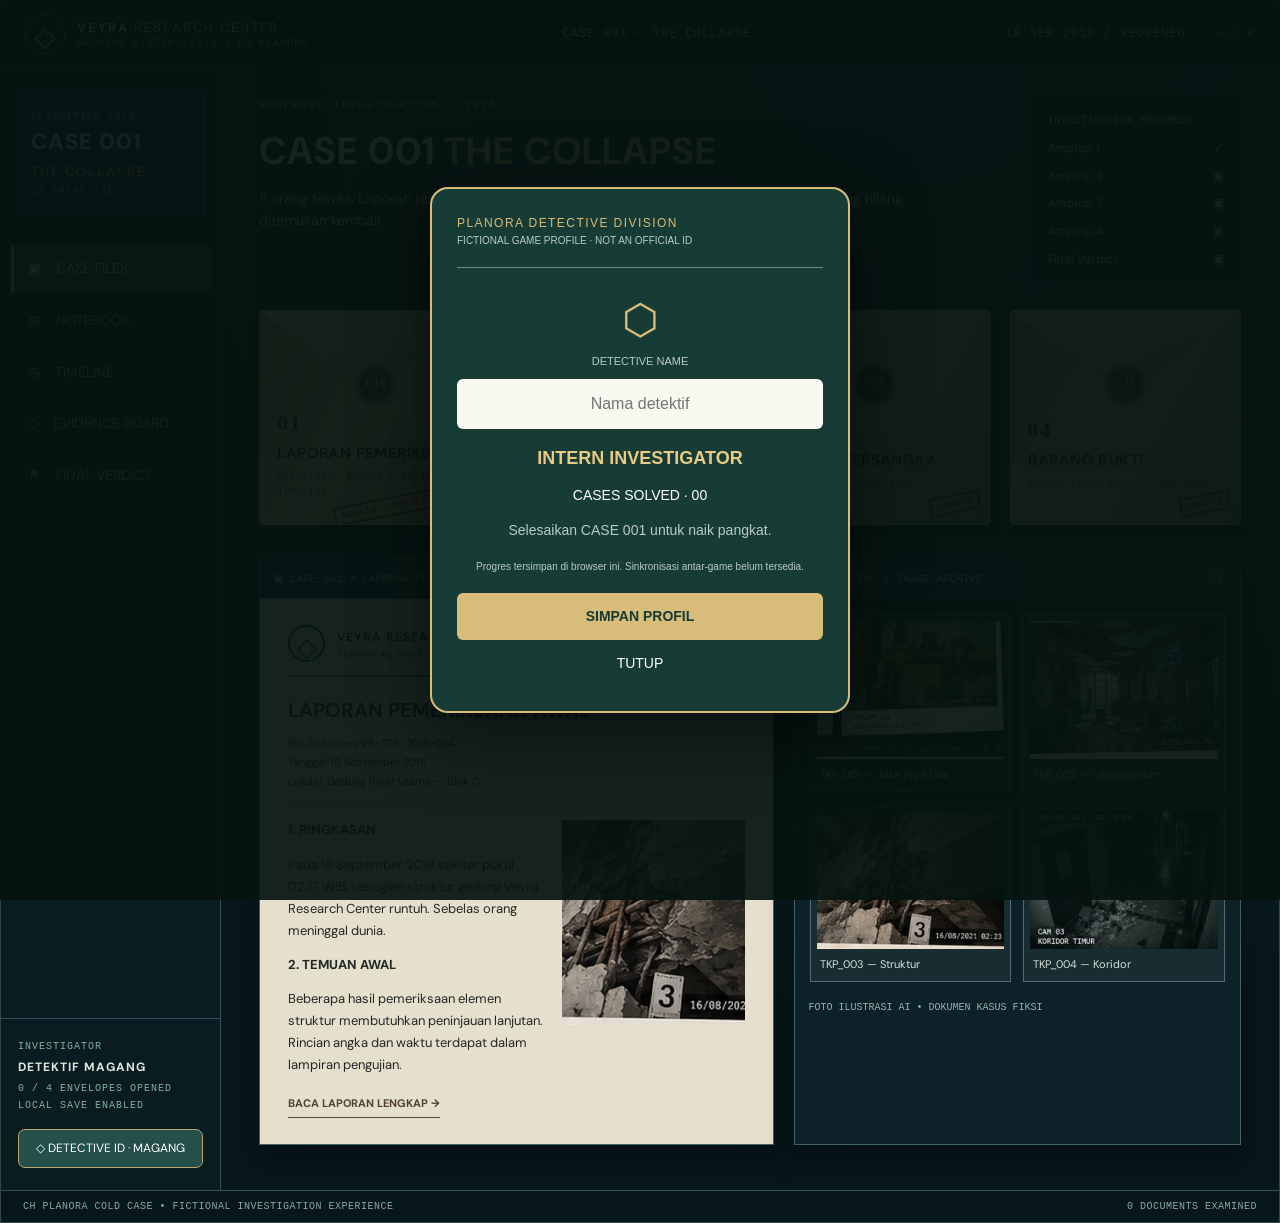
==== commit 4e2a2867: "Fix fatal syntax error in signed investigation script caused by embedded stylesheet in print string" ====
--- a/index.html
+++ b/index.html
@@ -160,7 +160,7 @@
   </div>
 
   <script src="app.js?v=81"></script>
-  <script src="investigation-flow.js?v=171"></script>
+  <script src="investigation-flow.js?v=173"></script>
   <script src="case-evidence-v92.js?v=93"></script>
   <script src="planora-amplop04-arsip-v94.js?v=167"></script>
   <script src="case-review.js?v=134"></script>
@@ -803,7 +803,7 @@
   window.openInvestigationPaper140 = function () {
     // The report is the next step after opening Final Verdict.
     // Do not silently block its button because an older phone flag is missing.
-    if (typeof state === "undefined" || state.unlocked < 4) {
+    if (typeof state !== "undefined" && state.unlocked < 4) {
       alert("Buka keempat amplop terlebih dahulu.");
       return;
     }
@@ -1191,123 +1191,7 @@
           if(!win){alert("Izinkan pop-up untuk mencetak sertifikat.");return}
           const printable=sheet.cloneNode(true);
           printable.querySelectorAll("button").forEach(b=>b.remove());
-          win.document.write('<!doctype html><html lang="id"><head><meta charset="utf-8"><title>CASE 001 — Case Resolved</title><style>body{font:14px/1.7 Arial,sans-serif;color:#19332e;padding:30px;max-width:800px;margin:auto}h1,h2{color:#214a3f}article{box-shadow:none!important;border:0!important;max-height:none!important;overflow:visible!important;width:100%!important;padding:0!important}</style></head><body>'+printable.outerHTML+'</body><style>
-/* v163: document-style tabular maintenance register */
-.maintenance-report{background:#f2ecdf!important;border:1px solid #bcb8a9;padding:clamp(16px,3vw,30px)!important}
-.maintenance-report .letterhead{border:0!important;border-bottom:2px solid #677b71!important;border-radius:0!important;background:transparent!important;padding:0 0 14px!important}
-.maintenance-report>h2{background:transparent!important;border:0!important;border-bottom:1px solid #aeb4a9!important;border-radius:0!important;padding:16px 0!important;margin:0 0 12px!important;text-align:center;font-size:clamp(19px,3vw,24px)!important}
-.maintenance-report>.meta{background:transparent!important;border:0!important;border-bottom:1px solid #aeb4a9!important;padding:8px 0 13px!important;font:11px/1.8 ui-monospace,Consolas,monospace!important}
-.maintenance-report .maintenance-section{background:transparent!important;border:0!important;border-radius:0!important;margin:22px 0!important;overflow:visible!important}
-.maintenance-report .maintenance-section>h3{background:transparent!important;border:0!important;border-bottom:1px solid #9daea4!important;padding:0 0 9px!important;margin:0 0 12px!important;font-size:13px!important;letter-spacing:.045em}
-.maintenance-table163{width:100%;border-collapse:collapse;table-layout:auto;font:11px/1.65 ui-monospace,Consolas,monospace;color:#243a34}
-.maintenance-table163 th,.maintenance-table163 td{border:1px solid #b9b7a9;padding:10px 9px;text-align:left;vertical-align:top;overflow-wrap:anywhere}
-.maintenance-table163 th{background:#e1dfd5;font-weight:700}
-.maintenance-table163 tr:nth-child(even) td{background:#eae7de}
-.maintenance-table163 tr:nth-child(odd) td{background:#f7f3e9}
-.maintenance-table163 tr:hover td{background:#e4ede5}
-@media(max-width:600px){.maintenance-report{padding:12px!important}.maintenance-section{overflow-x:auto!important}.maintenance-table163{font-size:10px;min-width:530px}.maintenance-table163 th,.maintenance-table163 td{padding:8px 7px}.maintenance-report .maintenance-section:not(:has(tr:first-child>th:nth-child(3))) .maintenance-table163{min-width:0}}
-</style>
-<style>
-/* v164: larger legible maintenance reconciliation tables */
-.maintenance-report .maintenance-section{background:#f9f7f1!important;border:1px solid #c4c8bf!important;border-radius:8px!important;overflow:hidden!important}
-.maintenance-report .maintenance-section>h3{background:#e8eee8!important;padding:13px 16px!important;margin:0!important;border-bottom:1px solid #b4c2b7!important;color:#204a40!important;font-size:14px!important}
-.maintenance-report .maintenance-table163{width:100%!important;min-width:0!important;border-collapse:collapse!important;table-layout:auto!important;font:13px/1.7 Arial,sans-serif!important;color:#20352f!important}
-.maintenance-report .maintenance-table163 th,.maintenance-report .maintenance-table163 td{border:1px solid #c3c7bf!important;padding:12px 13px!important;text-align:left!important;vertical-align:top!important;overflow-wrap:anywhere!important;white-space:normal!important}
-.maintenance-report .maintenance-table163 tr:first-child th{background:#dfe7df!important;font-size:12px!important;text-transform:uppercase!important;letter-spacing:.035em!important}
-.maintenance-report .maintenance-table163 tr:nth-child(even) td{background:#fffefa!important}
-.maintenance-report .maintenance-table163 tr:nth-child(odd) td{background:#f1f0e9!important}
-.maintenance-report .maintenance-table163 tr:not(:first-child) th{background:#e9ede7!important;width:32%!important}
-.maintenance-report .maintenance-table163 td{font-weight:400!important}
-@media(max-width:680px){.maintenance-report .maintenance-section{overflow-x:auto!important}.maintenance-report .maintenance-table163{min-width:570px!important;font-size:12px!important}.maintenance-report .maintenance-table163 th,.maintenance-report .maintenance-table163 td{padding:10px!important}}
-</style>
-<style>
-/* v168 — distinct archival sheet, like the AR-03 access-log document */
-.maintenance-report{background:transparent!important;border:0!important;padding:20px 26px 30px!important;box-shadow:none!important}
-.maintenance-report>.backfile{margin:0 0 15px!important}
-.maintenance-report .maintenance-sheet168{
-  background:#f4efe3!important;
-  border:1px solid #b8b3a6!important;
-  padding:clamp(19px,3.2vw,34px)!important;
-  box-shadow:0 1px 4px #30291a0c!important;
-  color:#1c302c!important;
-  min-height:700px;
-}
-.maintenance-report .maintenance-sheet168>.letterhead{
-  display:flex!important;
-  align-items:center!important;
-  border:0!important;
-  border-bottom:2px solid #76847b!important;
-  padding:0 0 15px!important;
-  margin:0!important;
-  background:transparent!important;
-}
-.maintenance-report .maintenance-sheet168>.letterhead b{
-  font:700 12px/1.4 Arial,Helvetica,sans-serif!important;
-  letter-spacing:.07em!important;
-}
-.maintenance-report .maintenance-sheet168>.letterhead small{
-  margin-top:4px!important;
-  font:10px/1.4 Arial,Helvetica,sans-serif!important;
-  letter-spacing:.035em!important;
-}
-.maintenance-report .maintenance-internal168{
-  transform:none!important;
-  border:0!important;
-  color:#263c35!important;
-  font:400 13px Arial,Helvetica,sans-serif!important;
-  letter-spacing:0!important;
-}
-.maintenance-report .maintenance-sheet168>h2{
-  text-align:center!important;
-  border:0!important;
-  border-bottom:1px solid #b9b6a9!important;
-  background:transparent!important;
-  border-radius:0!important;
-  padding:20px 0!important;
-  margin:0!important;
-  font:700 clamp(18px,2.4vw,23px)/1.4 Arial,Helvetica,sans-serif!important;
-}
-.maintenance-report .maintenance-sheet168>.meta{
-  border:0!important;
-  border-bottom:1px solid #b9b6a9!important;
-  background:transparent!important;
-  padding:12px 0!important;
-  margin:0 0 24px!important;
-  font:12px/1.8 Arial,Helvetica,sans-serif!important;
-}
-.maintenance-report .maintenance-sheet168 .maintenance-section{
-  border:0!important;
-  background:transparent!important;
-  border-radius:0!important;
-  margin:24px 0 26px!important;
-  overflow:visible!important;
-}
-.maintenance-report .maintenance-sheet168 .maintenance-section>h3{
-  background:transparent!important;
-  border:0!important;
-  border-bottom:1px solid #b9b6a9!important;
-  color:#233831!important;
-  padding:0 0 9px!important;
-  margin:0 0 10px!important;
-  font:700 15px/1.5 Arial,Helvetica,sans-serif!important;
-  letter-spacing:0!important;
-}
-.maintenance-report .maintenance-sheet168 .maintenance-table163{font:13px/1.55 Arial,Helvetica,sans-serif!important}
-.maintenance-report .maintenance-sheet168 .maintenance-table163 th,
-.maintenance-report .maintenance-sheet168 .maintenance-table163 td{padding:10px 11px!important}
-.maintenance-report .maintenance-sheet168 .maintenance-table163 tr:first-child th,
-.maintenance-report .maintenance-sheet168 .maintenance-table163 tr:not(:first-child) th{background:#ded9cb!important}
-@media(max-width:650px){
- .maintenance-report{padding:12px!important}
- .maintenance-report .maintenance-sheet168{padding:15px!important}
- .maintenance-report .maintenance-sheet168 .maintenance-section{overflow-x:auto!important}
-}
-</style>
-<style>
-/* v169: retire the duplicate legacy final report; keep VX-17 verification separate */
-#finalReportForm90{display:none!important}
-</style>
-</html>');
+          win.document.write('<!doctype html><html lang="id"><head><meta charset="utf-8"><title>CASE 001 — Case Resolved</title><style>body{font:14px/1.7 Arial,sans-serif;color:#19332e;padding:30px;max-width:800px;margin:auto}h1,h2{color:#214a3f}article{box-shadow:none!important;border:0!important;max-height:none!important;overflow:visible!important;width:100%!important;padding:0!important}</style></head><body>'+printable.outerHTML+'</body></html>');
           win.document.close();win.focus();win.print();
         };
         try{localStorage.setItem("cc_case_resolved151","yes")}catch(e){}
@@ -1322,80 +1206,12 @@
 
   }
 
-  /* Menampilkan undangan laporan setelah HP terbuka */
-  const previousShowVerdict140 = window.showVerdict;
-
-  window.showVerdict = function () {
-    previousShowVerdict140();
-
-    // Legacy report is superseded by the three-case paper investigation.
-    // Hide it regardless of whether the new report has been unlocked.
-    const form = document.getElementById("finalReportForm90");
-    if (form) form.style.display = "none";
-
-    if (!reportAvailable()) return;
-
-    // Open the existing signed three-case investigation directly.
-    // No second report form or invitation step.
-    // The final verdict now offers the signed report directly.
-    return;
-
-    const invitation = document.createElement("section");
-
-    invitation.id = "paperInvite140";
-    invitation.className = "paperInvitation";
-
-    invitation.innerHTML = `
-      <h3>SUDAH YAKIN DENGAN KESIMPULANMU?</h3>
-
-      <p>
-        Seluruh barang bukti telah tersedia.
-        Kini saatnya menentukan pihak yang bertanggung
-        jawab atas tiga perkara.
-
-        Setiap tuduhan harus didukung bukti.
-      </p>
-
-      <button
-        type="button"
-        id="openInvestigationPaper"
-        onclick="openInvestigationPaper140()"
-      >
-        BUAT LAPORAN PENYELIDIKAN →
-      </button>
-    `;
-
-    form.parentNode.insertBefore(
-      invitation,
-      form
-    );
-  };
 
 })();
 </script>
 
 
-<script>
-/* v142: verification appears only until the correct VX-17 answer is accepted */
-(function(){
-  const originalShowVerdict=window.showVerdict;
-  window.showVerdict=function(){
-    originalShowVerdict();
-    if(typeof state==='undefined'||!state.verdict)return;
-    const field=document.getElementById('finalCode');
-    const verification=field?.closest('section');
-    if(verification)verification.style.display='none';
-  };
-  const originalSubmitVerdict=window.submitVerdict;
-  window.submitVerdict=function(){
-    originalSubmitVerdict();
-    if(typeof state==='undefined'||!state.verdict)return;
-    const field=document.getElementById('finalCode');
-    const verification=field?.closest('section');
-    if(verification)verification.style.display='none';
-  };
-})();
-</script>
+
 
 <style>
 /* PLANORA COLD CASE — MAINTENANCE REPORT */
@@ -1695,4 +1511,121 @@
   .maintenance-report .maintenance-section:nth-of-type(4) .maintenance-table163{min-width:0!important}
 }
 </style>
+<style>
+/* v163: document-style tabular maintenance register */
+.maintenance-report{background:#f2ecdf!important;border:1px solid #bcb8a9;padding:clamp(16px,3vw,30px)!important}
+.maintenance-report .letterhead{border:0!important;border-bottom:2px solid #677b71!important;border-radius:0!important;background:transparent!important;padding:0 0 14px!important}
+.maintenance-report>h2{background:transparent!important;border:0!important;border-bottom:1px solid #aeb4a9!important;border-radius:0!important;padding:16px 0!important;margin:0 0 12px!important;text-align:center;font-size:clamp(19px,3vw,24px)!important}
+.maintenance-report>.meta{background:transparent!important;border:0!important;border-bottom:1px solid #aeb4a9!important;padding:8px 0 13px!important;font:11px/1.8 ui-monospace,Consolas,monospace!important}
+.maintenance-report .maintenance-section{background:transparent!important;border:0!important;border-radius:0!important;margin:22px 0!important;overflow:visible!important}
+.maintenance-report .maintenance-section>h3{background:transparent!important;border:0!important;border-bottom:1px solid #9daea4!important;padding:0 0 9px!important;margin:0 0 12px!important;font-size:13px!important;letter-spacing:.045em}
+.maintenance-table163{width:100%;border-collapse:collapse;table-layout:auto;font:11px/1.65 ui-monospace,Consolas,monospace;color:#243a34}
+.maintenance-table163 th,.maintenance-table163 td{border:1px solid #b9b7a9;padding:10px 9px;text-align:left;vertical-align:top;overflow-wrap:anywhere}
+.maintenance-table163 th{background:#e1dfd5;font-weight:700}
+.maintenance-table163 tr:nth-child(even) td{background:#eae7de}
+.maintenance-table163 tr:nth-child(odd) td{background:#f7f3e9}
+.maintenance-table163 tr:hover td{background:#e4ede5}
+@media(max-width:600px){.maintenance-report{padding:12px!important}.maintenance-section{overflow-x:auto!important}.maintenance-table163{font-size:10px;min-width:530px}.maintenance-table163 th,.maintenance-table163 td{padding:8px 7px}.maintenance-report .maintenance-section:not(:has(tr:first-child>th:nth-child(3))) .maintenance-table163{min-width:0}}
+</style>
+<style>
+/* v164: larger legible maintenance reconciliation tables */
+.maintenance-report .maintenance-section{background:#f9f7f1!important;border:1px solid #c4c8bf!important;border-radius:8px!important;overflow:hidden!important}
+.maintenance-report .maintenance-section>h3{background:#e8eee8!important;padding:13px 16px!important;margin:0!important;border-bottom:1px solid #b4c2b7!important;color:#204a40!important;font-size:14px!important}
+.maintenance-report .maintenance-table163{width:100%!important;min-width:0!important;border-collapse:collapse!important;table-layout:auto!important;font:13px/1.7 Arial,sans-serif!important;color:#20352f!important}
+.maintenance-report .maintenance-table163 th,.maintenance-report .maintenance-table163 td{border:1px solid #c3c7bf!important;padding:12px 13px!important;text-align:left!important;vertical-align:top!important;overflow-wrap:anywhere!important;white-space:normal!important}
+.maintenance-report .maintenance-table163 tr:first-child th{background:#dfe7df!important;font-size:12px!important;text-transform:uppercase!important;letter-spacing:.035em!important}
+.maintenance-report .maintenance-table163 tr:nth-child(even) td{background:#fffefa!important}
+.maintenance-report .maintenance-table163 tr:nth-child(odd) td{background:#f1f0e9!important}
+.maintenance-report .maintenance-table163 tr:not(:first-child) th{background:#e9ede7!important;width:32%!important}
+.maintenance-report .maintenance-table163 td{font-weight:400!important}
+@media(max-width:680px){.maintenance-report .maintenance-section{overflow-x:auto!important}.maintenance-report .maintenance-table163{min-width:570px!important;font-size:12px!important}.maintenance-report .maintenance-table163 th,.maintenance-report .maintenance-table163 td{padding:10px!important}}
+</style>
+<style>
+/* v168 — distinct archival sheet, like the AR-03 access-log document */
+.maintenance-report{background:transparent!important;border:0!important;padding:20px 26px 30px!important;box-shadow:none!important}
+.maintenance-report>.backfile{margin:0 0 15px!important}
+.maintenance-report .maintenance-sheet168{
+  background:#f4efe3!important;
+  border:1px solid #b8b3a6!important;
+  padding:clamp(19px,3.2vw,34px)!important;
+  box-shadow:0 1px 4px #30291a0c!important;
+  color:#1c302c!important;
+  min-height:700px;
+}
+.maintenance-report .maintenance-sheet168>.letterhead{
+  display:flex!important;
+  align-items:center!important;
+  border:0!important;
+  border-bottom:2px solid #76847b!important;
+  padding:0 0 15px!important;
+  margin:0!important;
+  background:transparent!important;
+}
+.maintenance-report .maintenance-sheet168>.letterhead b{
+  font:700 12px/1.4 Arial,Helvetica,sans-serif!important;
+  letter-spacing:.07em!important;
+}
+.maintenance-report .maintenance-sheet168>.letterhead small{
+  margin-top:4px!important;
+  font:10px/1.4 Arial,Helvetica,sans-serif!important;
+  letter-spacing:.035em!important;
+}
+.maintenance-report .maintenance-internal168{
+  transform:none!important;
+  border:0!important;
+  color:#263c35!important;
+  font:400 13px Arial,Helvetica,sans-serif!important;
+  letter-spacing:0!important;
+}
+.maintenance-report .maintenance-sheet168>h2{
+  text-align:center!important;
+  border:0!important;
+  border-bottom:1px solid #b9b6a9!important;
+  background:transparent!important;
+  border-radius:0!important;
+  padding:20px 0!important;
+  margin:0!important;
+  font:700 clamp(18px,2.4vw,23px)/1.4 Arial,Helvetica,sans-serif!important;
+}
+.maintenance-report .maintenance-sheet168>.meta{
+  border:0!important;
+  border-bottom:1px solid #b9b6a9!important;
+  background:transparent!important;
+  padding:12px 0!important;
+  margin:0 0 24px!important;
+  font:12px/1.8 Arial,Helvetica,sans-serif!important;
+}
+.maintenance-report .maintenance-sheet168 .maintenance-section{
+  border:0!important;
+  background:transparent!important;
+  border-radius:0!important;
+  margin:24px 0 26px!important;
+  overflow:visible!important;
+}
+.maintenance-report .maintenance-sheet168 .maintenance-section>h3{
+  background:transparent!important;
+  border:0!important;
+  border-bottom:1px solid #b9b6a9!important;
+  color:#233831!important;
+  padding:0 0 9px!important;
+  margin:0 0 10px!important;
+  font:700 15px/1.5 Arial,Helvetica,sans-serif!important;
+  letter-spacing:0!important;
+}
+.maintenance-report .maintenance-sheet168 .maintenance-table163{font:13px/1.55 Arial,Helvetica,sans-serif!important}
+.maintenance-report .maintenance-sheet168 .maintenance-table163 th,
+.maintenance-report .maintenance-sheet168 .maintenance-table163 td{padding:10px 11px!important}
+.maintenance-report .maintenance-sheet168 .maintenance-table163 tr:first-child th,
+.maintenance-report .maintenance-sheet168 .maintenance-table163 tr:not(:first-child) th{background:#ded9cb!important}
+@media(max-width:650px){
+ .maintenance-report{padding:12px!important}
+ .maintenance-report .maintenance-sheet168{padding:15px!important}
+ .maintenance-report .maintenance-sheet168 .maintenance-section{overflow-x:auto!important}
+}
+</style>
+<style>
+/* v169: retire the duplicate legacy final report; keep VX-17 verification separate */
+#finalReportForm90{display:none!important}
+</style>
+
 </html>
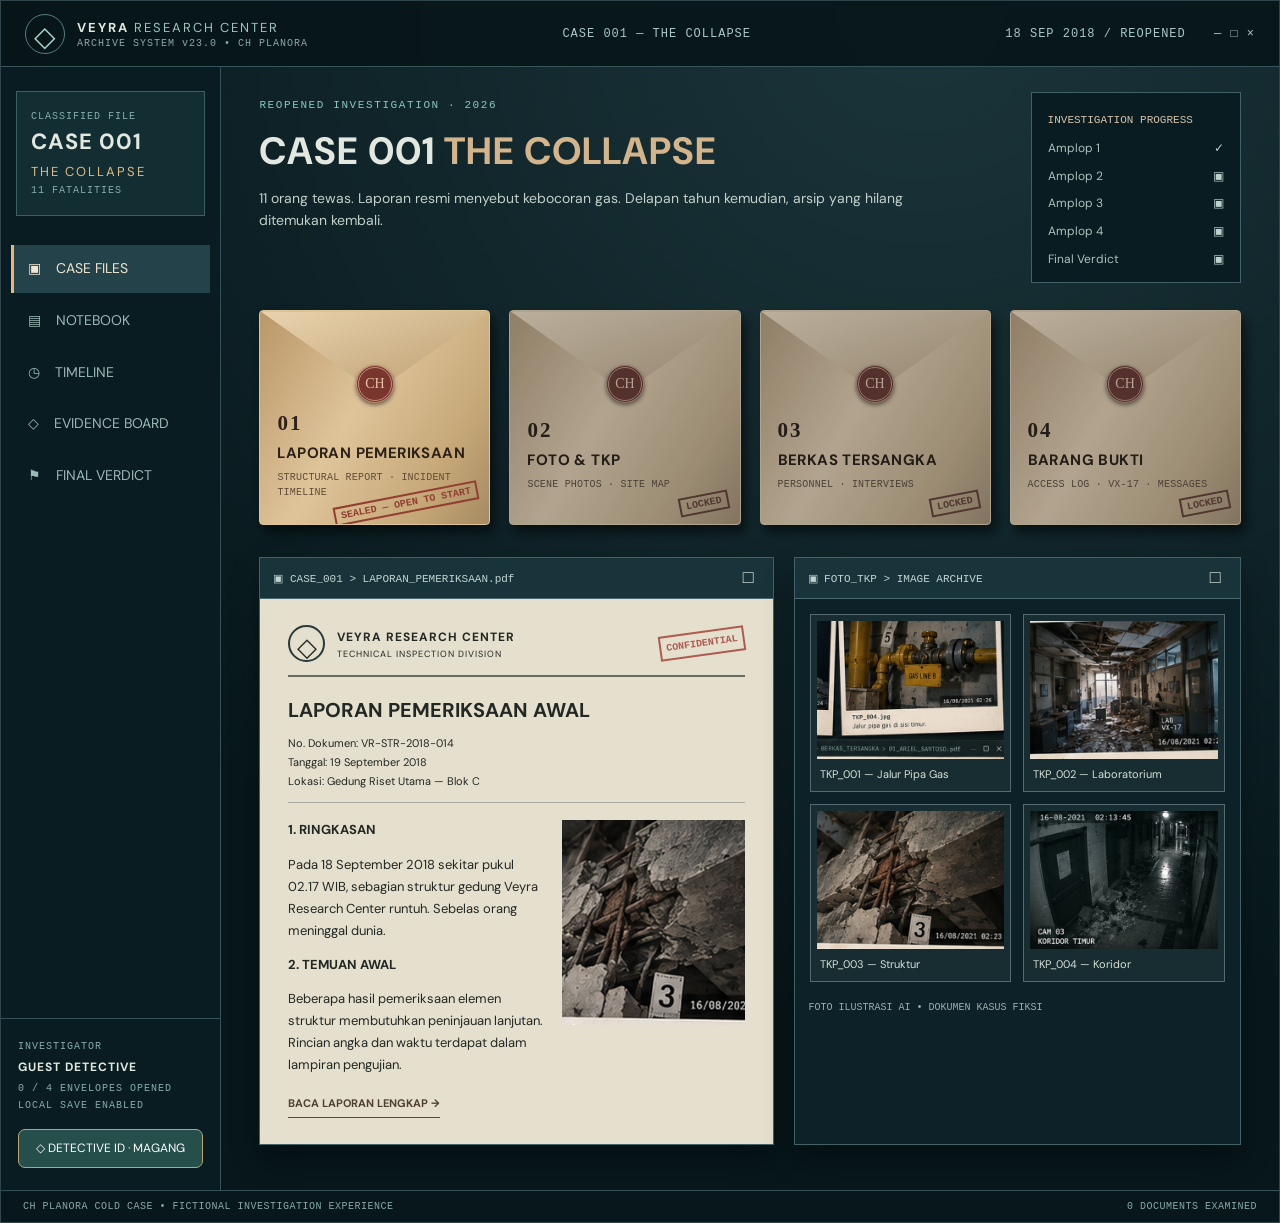
==== commit d9ed2e73: "Style forensic access unlocked reveal and load v176" ====
--- a/index.html
+++ b/index.html
@@ -160,7 +160,7 @@
   </div>
 
   <script src="app.js?v=81"></script>
-  <script src="investigation-flow.js?v=173"></script>
+  <script src="investigation-flow.js?v=176"></script>
   <script src="case-evidence-v92.js?v=93"></script>
   <script src="planora-amplop04-arsip-v94.js?v=167"></script>
   <script src="case-review.js?v=134"></script>
@@ -1191,7 +1191,17 @@
           if(!win){alert("Izinkan pop-up untuk mencetak sertifikat.");return}
           const printable=sheet.cloneNode(true);
           printable.querySelectorAll("button").forEach(b=>b.remove());
-          win.document.write('<!doctype html><html lang="id"><head><meta charset="utf-8"><title>CASE 001 — Case Resolved</title><style>body{font:14px/1.7 Arial,sans-serif;color:#19332e;padding:30px;max-width:800px;margin:auto}h1,h2{color:#214a3f}article{box-shadow:none!important;border:0!important;max-height:none!important;overflow:visible!important;width:100%!important;padding:0!important}</style></head><body>'+printable.outerHTML+'</body></html>');
+          win.document.write('<!doctype html><html lang="id"><head><meta charset="utf-8"><title>CASE 001 — Case Resolved</title><style>body{font:14px/1.7 Arial,sans-serif;color:#19332e;padding:30px;max-width:800px;margin:auto}h1,h2{color:#214a3f}article{box-shadow:none!important;border:0!important;max-height:none!important;overflow:visible!important;width:100%!important;padding:0!important}</style></head><body>'+printable.outerHTML+'</body><style>
+.forensic-reveal176{margin:18px 0 24px;padding:22px 18px;text-align:center;background:#09282a;border:1px solid #277c72;border-radius:7px;color:#e3fffa;font:14px/1.5 Arial,Helvetica,sans-serif;animation:forensicReveal176 .5s ease-out}
+.forensic-reveal176 .forensic-scan176{font-size:28px;color:#9be9d5;margin-bottom:7px}
+.forensic-reveal176 h3{color:#9bf2d8;font:700 16px/1.4 Arial,sans-serif;margin:8px 0 12px}
+.forensic-reveal176 p{margin:7px 0;color:#f0fffd}
+.forensic-reveal176 button{margin:13px 0 0;padding:13px 17px;background:#9ce8d3;color:#07332e;border:0;border-radius:5px;font:700 13px Arial,sans-serif;cursor:pointer}
+.forensic-reveal176 button:hover{background:#b5ffe7}
+@keyframes forensicReveal176{from{opacity:0;transform:translateY(8px)}to{opacity:1;transform:translateY(0)}}
+@media(prefers-reduced-motion:reduce){.forensic-reveal176{animation:none}}
+</style>
+</html>');
           win.document.close();win.focus();win.print();
         };
         try{localStorage.setItem("cc_case_resolved151","yes")}catch(e){}
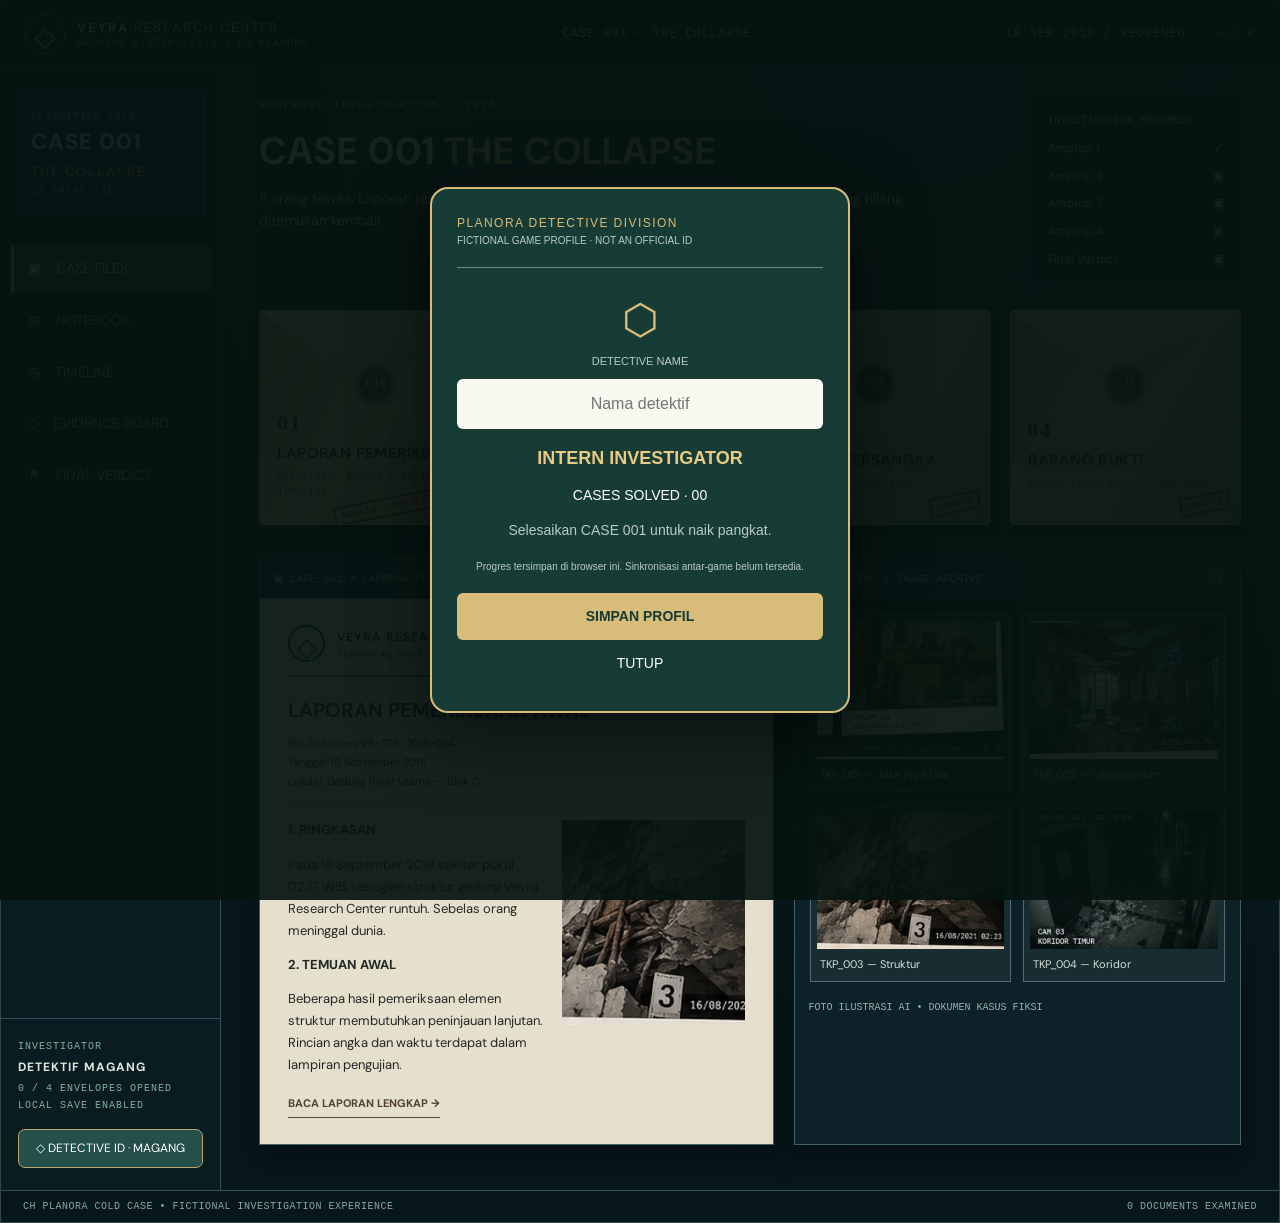
==== commit 04df2529: "Fix broken report button by moving forensic CSS out of JavaScript print string" ====
--- a/index.html
+++ b/index.html
@@ -7,6 +7,17 @@
   <meta name="theme-color" content="#08191d">
   <title>Planora Cold Case — The Collapse</title>
   <link rel="stylesheet" href="style.css?v=158">
+<style>
+.forensic-reveal176{margin:18px 0 24px;padding:22px 18px;text-align:center;background:#09282a;border:1px solid #277c72;border-radius:7px;color:#e3fffa;font:14px/1.5 Arial,Helvetica,sans-serif;animation:forensicReveal176 .5s ease-out}
+.forensic-reveal176 .forensic-scan176{font-size:28px;color:#9be9d5;margin-bottom:7px}
+.forensic-reveal176 h3{color:#9bf2d8;font:700 16px/1.4 Arial,sans-serif;margin:8px 0 12px}
+.forensic-reveal176 p{margin:7px 0;color:#f0fffd}
+.forensic-reveal176 button{margin:13px 0 0;padding:13px 17px;background:#9ce8d3;color:#07332e;border:0;border-radius:5px;font:700 13px Arial,sans-serif;cursor:pointer}
+.forensic-reveal176 button:hover{background:#b5ffe7}
+@keyframes forensicReveal176{from{opacity:0;transform:translateY(8px)}to{opacity:1;transform:translateY(0)}}
+@media(prefers-reduced-motion:reduce){.forensic-reveal176{animation:none}}
+</style>
+
 </head>
 <body>
   <div class="app">
@@ -160,7 +171,7 @@
   </div>
 
   <script src="app.js?v=81"></script>
-  <script src="investigation-flow.js?v=176"></script>
+  <script src="investigation-flow.js?v=177"></script>
   <script src="case-evidence-v92.js?v=93"></script>
   <script src="planora-amplop04-arsip-v94.js?v=167"></script>
   <script src="case-review.js?v=134"></script>
@@ -1191,17 +1202,7 @@
           if(!win){alert("Izinkan pop-up untuk mencetak sertifikat.");return}
           const printable=sheet.cloneNode(true);
           printable.querySelectorAll("button").forEach(b=>b.remove());
-          win.document.write('<!doctype html><html lang="id"><head><meta charset="utf-8"><title>CASE 001 — Case Resolved</title><style>body{font:14px/1.7 Arial,sans-serif;color:#19332e;padding:30px;max-width:800px;margin:auto}h1,h2{color:#214a3f}article{box-shadow:none!important;border:0!important;max-height:none!important;overflow:visible!important;width:100%!important;padding:0!important}</style></head><body>'+printable.outerHTML+'</body><style>
-.forensic-reveal176{margin:18px 0 24px;padding:22px 18px;text-align:center;background:#09282a;border:1px solid #277c72;border-radius:7px;color:#e3fffa;font:14px/1.5 Arial,Helvetica,sans-serif;animation:forensicReveal176 .5s ease-out}
-.forensic-reveal176 .forensic-scan176{font-size:28px;color:#9be9d5;margin-bottom:7px}
-.forensic-reveal176 h3{color:#9bf2d8;font:700 16px/1.4 Arial,sans-serif;margin:8px 0 12px}
-.forensic-reveal176 p{margin:7px 0;color:#f0fffd}
-.forensic-reveal176 button{margin:13px 0 0;padding:13px 17px;background:#9ce8d3;color:#07332e;border:0;border-radius:5px;font:700 13px Arial,sans-serif;cursor:pointer}
-.forensic-reveal176 button:hover{background:#b5ffe7}
-@keyframes forensicReveal176{from{opacity:0;transform:translateY(8px)}to{opacity:1;transform:translateY(0)}}
-@media(prefers-reduced-motion:reduce){.forensic-reveal176{animation:none}}
-</style>
-</html>');
+          win.document.write('<!doctype html><html lang="id"><head><meta charset="utf-8"><title>CASE 001 — Case Resolved</title><style>body{font:14px/1.7 Arial,sans-serif;color:#19332e;padding:30px;max-width:800px;margin:auto}h1,h2{color:#214a3f}article{box-shadow:none!important;border:0!important;max-height:none!important;overflow:visible!important;width:100%!important;padding:0!important}</style></head><body>'+printable.outerHTML+'</body></html>');
           win.document.close();win.focus();win.print();
         };
         try{localStorage.setItem("cc_case_resolved151","yes")}catch(e){}
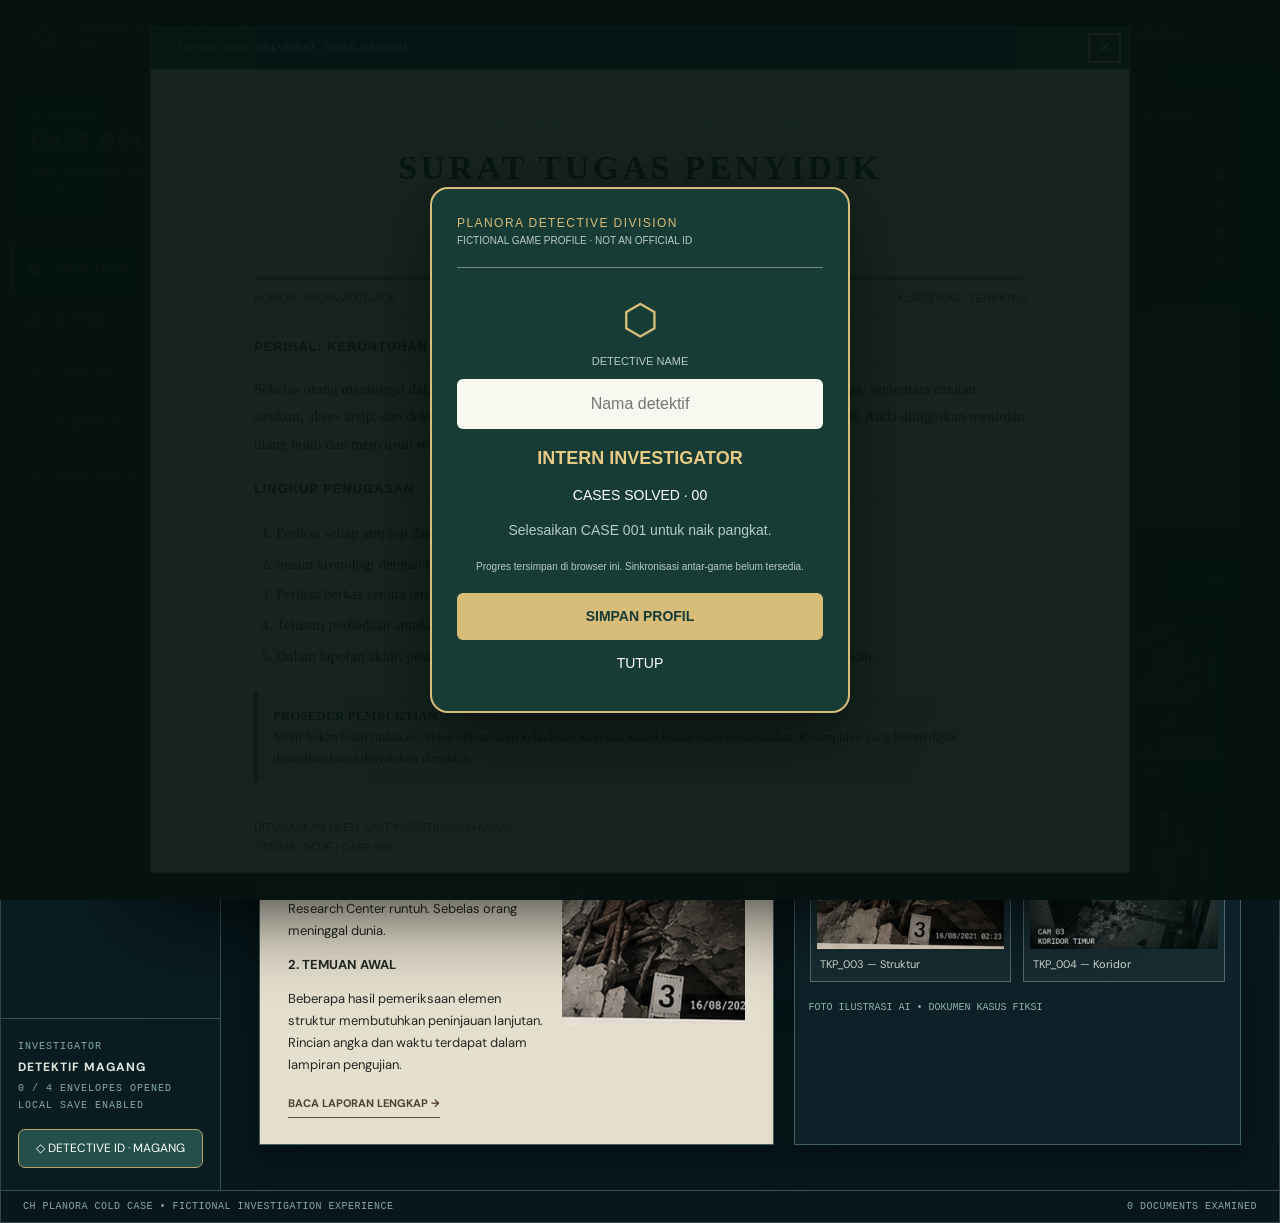
==== commit 0cd701c3: "Load case assignment letter and distributed suspect evidence" ====
--- a/index.html
+++ b/index.html
@@ -177,6 +177,7 @@
   <script src="case-review.js?v=134"></script>
   <script src="annotations-v92.js?v=158"></script>
   <script src="device-phone-ui.js?v=136"></script>
+  <script src="case-assignment-suspect-files-v178.js?v=178"></script>
 
 <script>
 /* v141 — match report portraits to the eight existing Veyra personnel */
